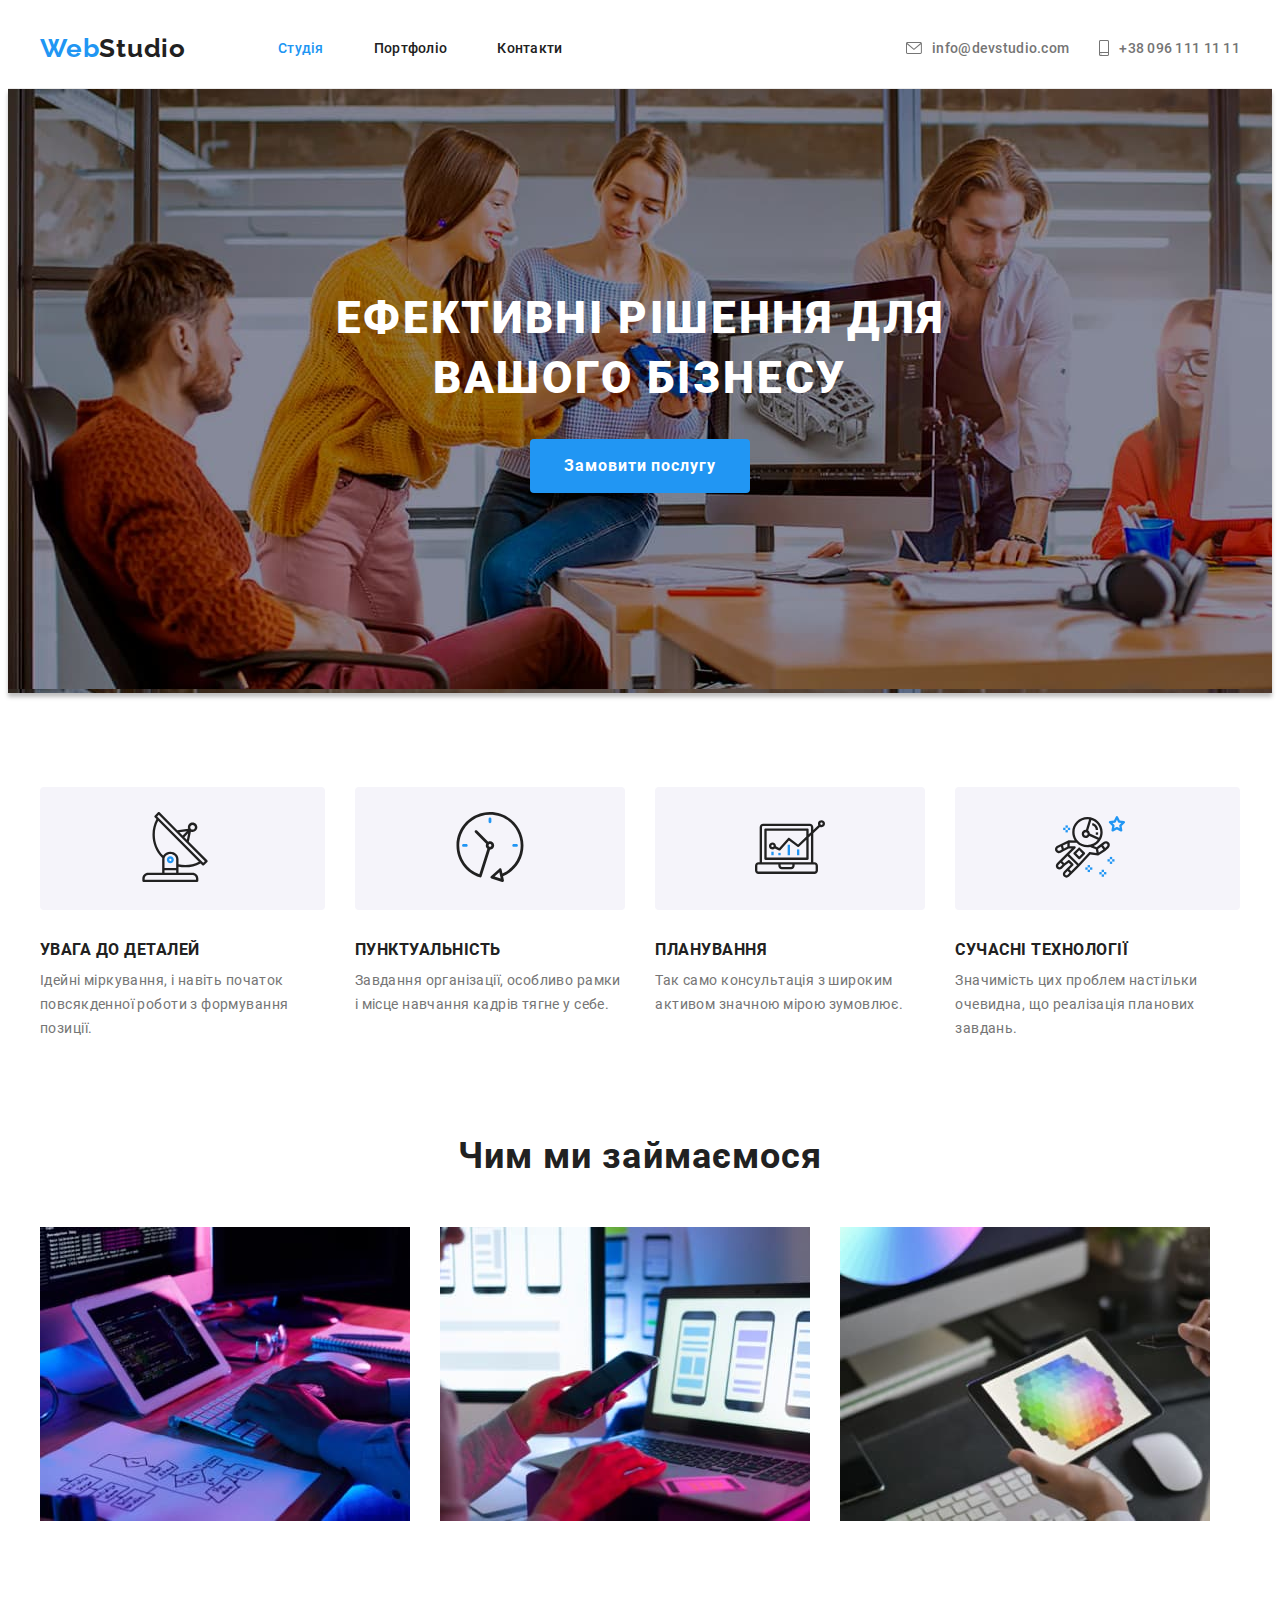
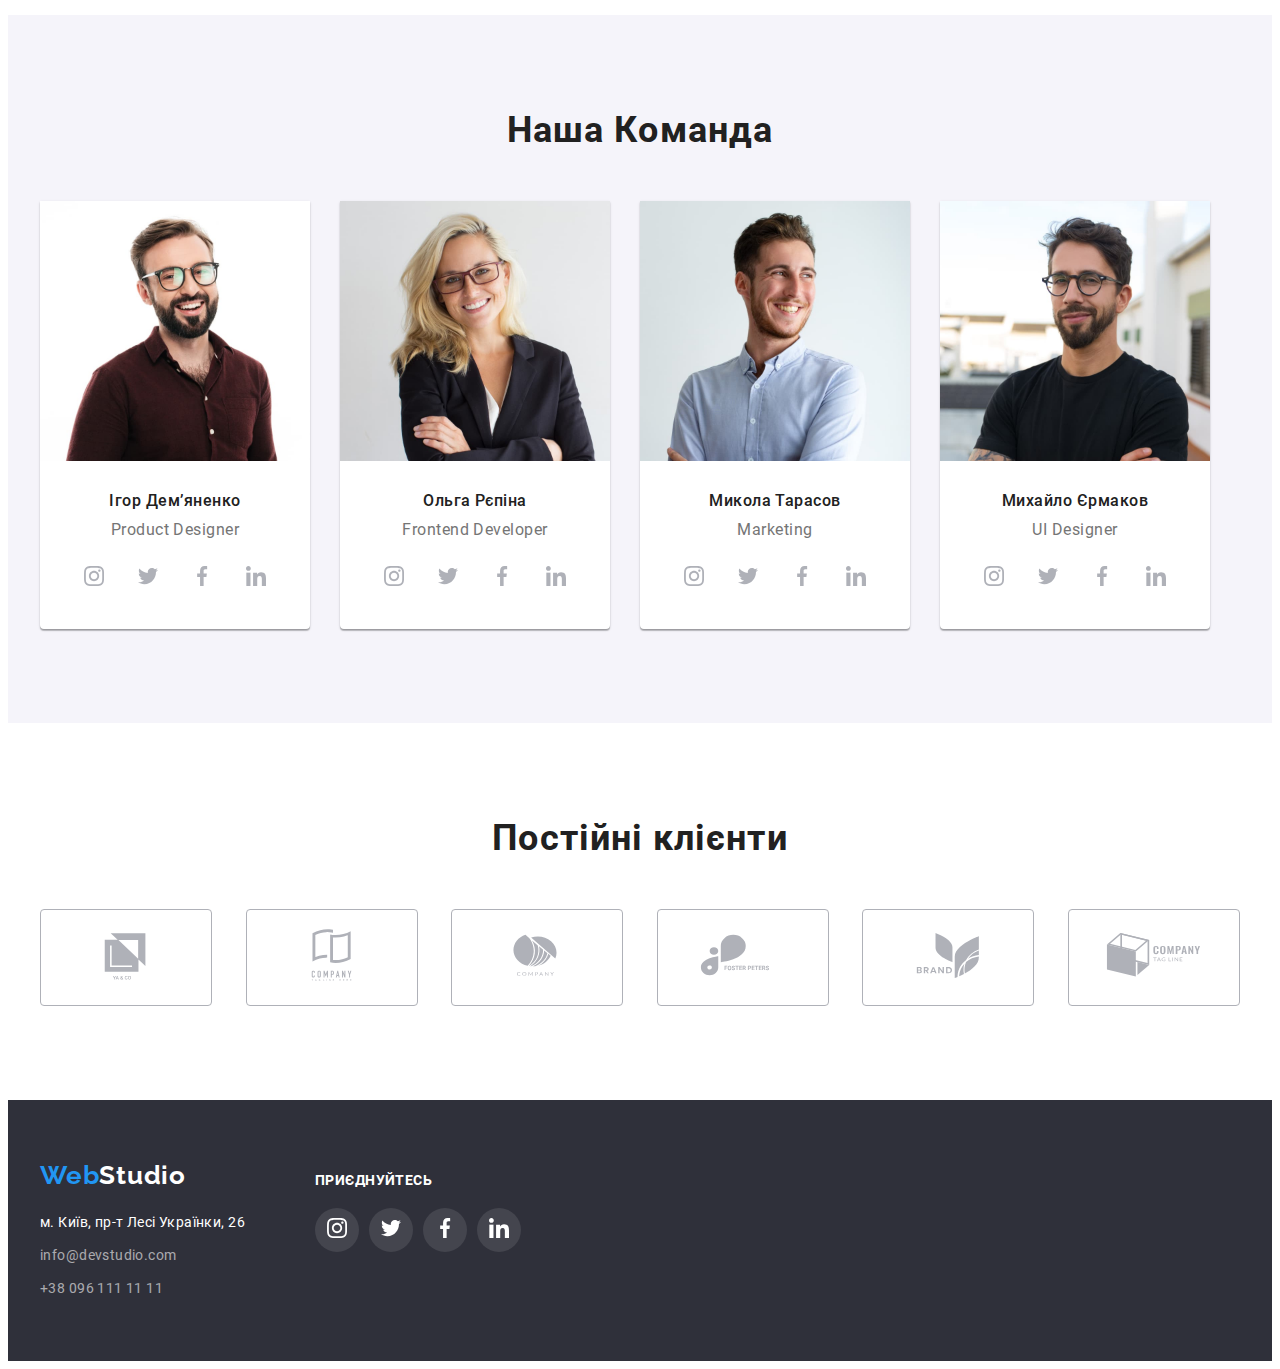
==== index.html @ 7581553c "attempt at writing" ====
<!DOCTYPE html>
<html lang="uk">
  <head>
    <meta charset="UTF-8" />
    <meta http-equiv="X-UA-Compatible" content="IE=edge" />
    <meta name="viewport" content="width=device-width, initial-scale=1.0" />
    <title>WebStudio</title>
    <link
      rel="stylesheet"
      href="https://cdnjs.cloudflare.com/ajax/libs/modern-normalize/1.1.0/modern-normalize.min.css"
      integrity="sha512-wpPYUAdjBVSE4KJnH1VR1HeZfpl1ub8YT/NKx4PuQ5NmX2tKuGu6U/JRp5y+Y8XG2tV+wKQpNHVUX03MfMFn9Q=="
      crossorigin="anonymous"
      referrerpolicy="no-referrer"
    />
    <link rel="stylesheet" href="./css/main.css" />
    <link rel="stylesheet" href="./css/index.css" />
  </head>
  <body>
    <!-- ШАПКА -->
    <header class="helmet">
      <div class="container">
        <nav class="nav">
          <a href="./index.html" class="logo"
            >Web<span class="logo part">Studio</span></a
          >
          <ul class="list nav-list">
            <li class="nav-list-item">
              <a href="./index.html" class="nav-list-link current">Студія</a>
            </li>
            <li class="nav-list-item">
              <a href="./portfolio.html" class="nav-list-link">Портфоліо</a>
            </li>
            <li class="nav-list-item">
              <a href="#" class="nav-list-link">Контакти</a>
            </li>
          </ul>
          <ul class="list contact-list">
            <li class="contact-list-item">
              <a href="mailto:info@devstudio.com" class="contact"
                ><svg class="contact-envelope" width="16px" height="12px">
                  <use href="./images/icons.svg#icon-envelope" /></svg
                ><span>info@devstudio.com</span></a
              >
            </li>
            <li class="contact-list-item">
              <a href="tel:+380961111111" class="contact">
                <svg class="contact-phone" width="10" height="16">
                  <use href="./images/icons.svg#icon-smartphone" /></svg
                >+38 096 111 11 11</a
              >
            </li>
          </ul>
        </nav>
      </div>
    </header>
    <main>
      <!-- ГЕРОЙ -->
      <section class="section hero">
        <div class="container">
          <h1 class="hero title">Ефективні рішення для вашого бізнесу</h1>
          <button class="hero btn" type="button">Замовити послугу</button>
        </div>
      </section>
      <!-- ПРЕИМУЩЕСТВА -->
      <section class="section plus">
        <div class="container">
          <h2 class="plus title">Наші переваги</h2>
          <ul class="list plus-list">
            <li class="plus-list-item">
              <div class="plus-list-thumb">
                <svg width="70" height="70">
                  <use href="./images/icons.svg#icon-antenna" />
                </svg>
              </div>
              <h3 class="plus-list-subtitle">УВАГА ДО ДЕТАЛЕЙ</h3>
              <p class="plus-list-text">
                Ідейні міркування, і навіть початок повсякденної роботи з
                формування позиції.
              </p>
            </li>
            <li class="plus-list-item">
              <div class="plus-list-thumb">
                <svg width="70" height="70">
                  <use href="./images/icons.svg#icon-clock" />
                </svg>
              </div>
              <h3 class="plus-list-subtitle">ПУНКТУАЛЬНІСТЬ</h3>
              <p class="plus-list-text">
                Завдання організації, особливо рамки і місце навчання кадрів
                тягне у себе.
              </p>
            </li>
            <li class="plus-list-item">
              <div class="plus-list-thumb">
                <svg width="70" height="70">
                  <use href="./images/icons.svg#icon-diagram" />
                </svg>
              </div>
              <h3 class="plus-list-subtitle">ПЛАНУВАННЯ</h3>
              <p class="plus-list-text">
                Так само консультація з широким активом значною мірою зумовлює.
              </p>
            </li>
            <li class="plus-list-item">
              <div class="plus-list-thumb">
                <svg width="70" height="70">
                  <use href="./images/icons.svg#icon-astronaut" />
                </svg>
              </div>
              <h3 class="plus-list-subtitle">СУЧАСНІ ТЕХНОЛОГІЇ</h3>
              <p class="plus-list-text">
                Значимість цих проблем настільки очевидна, що реалізація
                планових завдань.
              </p>
            </li>
          </ul>
        </div>
      </section>
      <!-- РАБОТА -->
      <section class="section work">
        <div class="container">
          <h2 class="title work">Чим ми займаємося</h2>
          <ul class="list work-list">
            <li class="work-list-item">
              <img
                src="./images/img.jpg"
                alt="Людина працює за клавіатурою"
                width="370"
                height="294"
              />
            </li>
            <li class="work-list-item">
              <img
                src="./images/box2.jpg"
                alt="Людина тримає смартфон перед екраном компʼютера"
                width="370"
                height="294"
              />
            </li>
            <li class="work-list-item">
              <img
                src="./images/box3.jpg"
                alt="Людина тримає стілус у руці та обирає їм кольори на екрані"
                width="370"
                height="294"
              />
            </li>
          </ul>
        </div>
      </section>
      <!-- КОММАНДА -->
      <section class="section team">
        <div class="container">
          <h2 class="title team">Наша Команда</h2>
          <ul class="list team-list">
            <li class="team-card">
              <img
                src="./images/img4.jpg"
                alt="Усміхнений хлопець в окулярах"
                width="270"
                height="260"
              />
              <h3 class="team-name">Ігор Демʼяненко</h3>
              <p class="team-prof" lang="en">Product Designer</p>
              <ul class="list social-links-list">
                <li class="social-link">
                  <a href="#" aria-label="instagram"
                    ><svg class="social-icon" width="20" height="20">
                      <use href="./images/icons.svg#icon-instagram" /></svg
                  ></a>
                </li>
                <li class="social-link">
                  <a href="#" aria-label="twitter"
                    ><svg class="social-icon" width="20" height="20">
                      <use href="./images/icons.svg#icon-twitter" /></svg
                  ></a>
                </li>
                <li class="social-link">
                  <a href="#" aria-label="facebook"
                    ><svg class="social-icon" width="20" height="20">
                      <use href="./images/icons.svg#icon-facebook" /></svg
                  ></a>
                </li>
                <li class="social-link">
                  <a href="#" aria-label="linkedin"
                    ><svg class="social-icon" width="20" height="20">
                      <use href="./images/icons.svg#icon-linkedin" /></svg
                  ></a>
                </li>
              </ul>
            </li>
            <li class="team-card">
              <img
                src="./images/img5.jpg"
                alt="Усміхнена дівчина в окулярах"
                width="270"
                height="260"
              />
              <h3 class="team-name">Ольга Рєпіна</h3>
              <p class="team-prof" lang="en">Frontend Developer</p>
              <ul class="list social-links-list">
                <li class="social-link">
                  <a href="#" aria-label="instagram"
                    ><svg class="social-icon" width="20" height="20">
                      <use href="./images/icons.svg#icon-instagram" /></svg
                  ></a>
                </li>
                <li class="social-link">
                  <a href="#" aria-label="twitter"
                    ><svg class="social-icon" width="20" height="20">
                      <use href="./images/icons.svg#icon-twitter" /></svg
                  ></a>
                </li>
                <li class="social-link">
                  <a href="#" aria-label="facebook"
                    ><svg class="social-icon" width="20" height="20">
                      <use href="./images/icons.svg#icon-facebook" /></svg
                  ></a>
                </li>
                <li class="social-link">
                  <a href="#" aria-label="linkedin"
                    ><svg class="social-icon" width="20" height="20">
                      <use href="./images/icons.svg#icon-linkedin" /></svg
                  ></a>
                </li>
              </ul>
            </li>
            <li class="team-card">
              <img
                src="./images/img6.jpg"
                alt="Усміхнений хлопець с зачіскою"
                width="270"
                height="260"
              />
              <h3 class="team-name">Микола Тарасов</h3>
              <p class="team-prof" lang="en">Marketing</p>
              <ul class="list social-links-list">
                <li class="social-link">
                  <a href="#" aria-label="instagram"
                    ><svg class="social-icon" width="20" height="20">
                      <use href="./images/icons.svg#icon-instagram" /></svg
                  ></a>
                </li>
                <li class="social-link">
                  <a href="#" aria-label="twitter"
                    ><svg class="social-icon" width="20" height="20">
                      <use href="./images/icons.svg#icon-twitter" /></svg
                  ></a>
                </li>
                <li class="social-link">
                  <a href="#" aria-label="facebook"
                    ><svg class="social-icon" width="20" height="20">
                      <use href="./images/icons.svg#icon-facebook" /></svg
                  ></a>
                </li>
                <li class="social-link">
                  <a href="#" aria-label="linkedin"
                    ><svg class="social-icon" width="20" height="20">
                      <use href="./images/icons.svg#icon-linkedin" /></svg
                  ></a>
                </li>
              </ul>
            </li>
            <li class="team-card">
              <img
                src="./images/img7.jpg"
                alt="Усміхнений хлопець в окулярах та с бородою"
                width="270"
                height="260"
              />
              <h3 class="team-name">Михайло Єрмаков</h3>
              <p class="team-prof" lang="en">UI Designer</p>
              <ul class="list social-links-list">
                <li class="social-link">
                  <a href="#" aria-label="instagram"
                    ><svg class="social-icon" width="20" height="20">
                      <use href="./images/icons.svg#icon-instagram" /></svg
                  ></a>
                </li>
                <li class="social-link">
                  <a href="#" aria-label="twitter"
                    ><svg class="social-icon" width="20" height="20">
                      <use href="./images/icons.svg#icon-twitter" /></svg
                  ></a>
                </li>
                <li class="social-link">
                  <a href="#" aria-label="facebook"
                    ><svg class="social-icon" width="20" height="20">
                      <use href="./images/icons.svg#icon-facebook" /></svg
                  ></a>
                </li>
                <li class="social-link">
                  <a href="#" aria-label="linkedin"
                    ><svg class="social-icon" width="20" height="20">
                      <use href="./images/icons.svg#icon-linkedin" /></svg
                  ></a>
                </li>
              </ul>
            </li>
          </ul>
        </div>
      </section>
      <!-- КЛИЕНТЫ -->
      <section class="section clients">
        <div class="container">
          <h2 class="clients-header">Постійні клієнти</h2>
          <ul class="list list-clients">
            <li class="client-item">
              <a class="client-link"
                ><svg class="client-icon" width="106" height="60">
                  <use href="./images/icons.svg#icon-logo" /></svg
              ></a>
            </li>
            <li class="client-item">
              <a class="client-link"
                ><svg class="client-icon" width="106" height="60">
                  <use href="./images/icons.svg#icon-logo1" /></svg
              ></a>
            </li>
            <li class="client-item">
              <a class="client-link"
                ><svg class="client-icon" width="106" height="60">
                  <use href="./images/icons.svg#icon-logo2" /></svg
              ></a>
            </li>
            <li class="client-item">
              <a class="client-link"
                ><svg class="client-icon" width="106" height="60">
                  <use href="./images/icons.svg#icon-logo3" /></svg
              ></a>
            </li>
            <li class="client-item">
              <a class="client-link"
                ><svg class="client-icon" width="106" height="60">
                  <use href="./images/icons.svg#icon-logo4" /></svg
              ></a>
            </li>
            <li class="client-item">
              <a class="client-link"
                ><svg class="client-icon" width="106" height="60">
                  <use href="./images/icons.svg#icon-logo5" /></svg
              ></a>
            </li>
          </ul>
        </div>
      </section>
    </main>
    <!-- ПОДВАЛ -->
    <footer class="footer">
      <div class="container">
        <div class="footer-box">
          <div class="footer-part-one">
            <a href="./index.html" class="logo"
              >Web<span class="logo part-footer">Studio</span></a
            >
            <address>
              <ul class="list address-list">
                <li class="address-list item">
                  <a
                    class="footer-address"
                    href="https://goo.gl/maps/CPtrU1FHBa2aNyZL9"
                    target="_blank"
                    rel="noopener noreferrer nofollow"
                    >м. Київ, пр-т Лесі Українки, 26</a
                  >
                </li>
                <li class="address-list item">
                  <a class="footer-contact" href="mailto:info@devstudio.com"
                    >info@devstudio.com</a
                  >
                </li>
                <li class="address-list item">
                  <a class="footer-contact" href="tel:+380961111111"
                    >+38 096 111 11 11</a
                  >
                </li>
              </ul>
            </address>
          </div>
          <div class="footer-part-two">
            <h2 class="footer-call">приєднуйтесь</h2>
            <ul class="list footer-links-list">
              <li class="footer-social-link">
                <a href="#" aria-label="instagram"
                  ><svg class="footer-social-icon" width="20" height="20">
                    <use href="./images/icons.svg#icon-instagram" /></svg
                ></a>
              </li>
              <li class="footer-social-link">
                <a href="#" aria-label="twitter"
                  ><svg class="footer-social-icon" width="20" height="20">
                    <use href="./images/icons.svg#icon-twitter" /></svg
                ></a>
              </li>
              <li class="footer-social-link">
                <a href="#" aria-label="facebook"
                  ><svg class="footer-social-icon" width="20" height="20">
                    <use href="./images/icons.svg#icon-facebook" /></svg
                ></a>
              </li>
              <li class="footer-social-link">
                <a href="#" aria-label="linkedin"
                  ><svg class="footer-social-icon" width="20" height="20">
                    <use href="./images/icons.svg#icon-linkedin" /></svg
                ></a>
              </li>
            </ul>
          </div>
        </div>
      </div>
    </footer>
  </body>
</html>
---- css/main.css ----
/* FONTS  LOCAL */
@font-face {
      font-family: 'Roboto';
      font-style: normal;
      font-weight: 400;
      src: local(''),
           url('../fonts/roboto-v30-latin_cyrillic-regular.woff2') format('woff2'), 
           url('../fonts/roboto-v30-latin_cyrillic-regular.woff') format('woff'); 
           }
@font-face {
      font-family: 'Roboto';
      font-style: normal;
      font-weight: 500;
      src: local(''),
           url('../fonts/roboto-v30-latin_cyrillic-500.woff2') format('woff2'), 
           url('../fonts/roboto-v30-latin_cyrillic-500.woff') format('woff'); 
           }
@font-face {
      font-family: 'Roboto';
      font-style: normal;
      font-weight: 700;
      src: local(''),
           url('../fonts/roboto-v30-latin_cyrillic-700.woff2') format('woff2'), 
           url('../fonts/roboto-v30-latin_cyrillic-700.woff') format('woff'); 
           }
@font-face {
      font-family: 'Roboto';
      font-style: normal;
      font-weight: 900;
      src: local(''),
           url('../fonts/roboto-v30-latin_cyrillic-900.woff2') format('woff2'), 
           url('../fonts/roboto-v30-latin_cyrillic-900.woff') format('woff'); 
           }
@font-face {
      font-family: 'Raleway';
      font-style: normal;
      font-weight: 400;
      src: local(''),
           url('../fonts/raleway-v28-latin_cyrillic-regular.woff2') format('woff2'),
           url('../fonts/raleway-v28-latin_cyrillic-regular.woff') format('woff'); 
           }
@font-face {
      font-family: 'Raleway';
      font-style: normal;
      font-weight: 700;
      src: local(''),
           url('../fonts/raleway-v28-latin_cyrillic-700.woff2') format('woff2'), 
           url('../fonts/raleway-v28-latin_cyrillic-700.woff') format('woff'); 
           }
/* CSS переменные */
:root{--main-text-color:#212121;
      --second-color-text:#757575;
      --main-white-color:#FFFFFF;
      --active-color:#2196F3;
      --main-bcg-color:#FFF;
      --back-btn-color:#F5F4FA;
      --main-icon-color:#AFB1B8;
      --main-flex-gap: 30px;
      --second-flex-gap: 50px;
      }

body  { 
      background-color: var(--main-bcg-color); 
      font-family: Roboto, sans-serif;
      font-size: 14px;

      color: var(--main-text-color);
      }
a{
  display: block;

  text-decoration: none;
  color: inherit;
  fill:inherit;
 }
img{display: block;
     max-width: 100%;
    height: auto;}
.list{
      list-style: none;
      margin: 0;
      padding: 0;
       }      
.section{padding-top: 94px;
         padding-bottom:94px;
        }
.footer{padding-top: 60px;
        padding-bottom: 60px;
       }        
.container{
      padding-left: 15px;
      padding-right:15px;
      max-width: 1200px;
      margin-left: auto;
      margin-right: auto;
          }       
/* СЕКЦИЯ HEADER (ШАПКА) */

.helmet{ background-color: var(--other-bcg-color);
         border-bottom:1px solid #ECECEC;;}
.nav{
      display: flex;
      align-items: center;
    }      
.logo{font-family: Raleway,sans-serif;
      font-weight: 700;
      font-size: 26px;
      line-height: 1.19;
      letter-spacing: 0.03em;

      color: var(--active-color);
     }
.logo.part{color: var(--main-text-color);
           margin-right: 92px;}  
.nav-list{
      display: flex;
      gap:var(--second-flex-gap);
      margin-right: auto;
         }  
.nav-list-item{
      font-weight: 500;
      line-height: 1.17;
      letter-spacing: 0.02em;
      padding-top: 32px;
      padding-bottom: 32px;
      
      color:var(--main-text-color);
      }
.nav-list-link:hover, .nav-list-link:focus{
      cursor: pointer;
      color:var(--active-color)}
.nav-list-link.current{color: var(--active-color);} 
.contact-list{
      display: flex;
      align-items: center;
      gap: 30px;
              }        
.contact{
      display: flex;
      align-items:center;
      gap:10px;
     
      font-weight: 500;
      line-height: 1.17;
      letter-spacing: 0.02em;
      
      color:var(--second-color-text);
      fill: var(--second-color-text);
        }
.contact:hover, .contact:focus{
      cursor: pointer;
      color: var(--active-color); 
      fill: var(--active-color);                      
                              }

  /* СЕКЦИЯ FOOTER (ПОДВАЛ) */

.footer{background-color: #2F303A;}  
.footer-box{
      display: flex;
}   

/* FOOTER-PART-ONE */

.footer-part-one{
      margin-right: 70px;
}
.logo.part-footer{color:var(--main-white-color);}
.address-list:nth-child(2){
      margin:0 0 9px 0;
                          }
.footer-address{
      display: block;
      margin: 20px 0 9px 0;

      font-style: normal;
      line-height: 1.71;
      
      letter-spacing: 0.03em;
      
      color:var(--main-white-color);
        }      
.footer-contact{
      font-style: normal;
      line-height: 1.71;
      
      letter-spacing: 0.03em;
      
      color: rgba(255, 255, 255, 0.6);
        }  
.footer-contact:hover, .footer-contact:focus{
      cursor: pointer;
      color: var(--active-color);
        }   

/* FOOTER-PART-TWO  */

.footer-call{
margin-bottom: 20px;

font-size: 14px;
line-height:calc(16 / 14);
letter-spacing: 0.03em;
text-transform: uppercase;

color:var(--main-white-color);

}
.footer-links-list{
    display: flex;
    align-items: center;
    gap: 10px;
}            
.footer-social-link{
    width: 44px;
    height: 44px;

    display: flex;
    align-items: center;
    justify-content: center;

    border-radius: 50%;
    background-color: rgba(255, 255, 255, 0.1);;
}
.footer-social-icon{fill:var(--main-white-color);}
.footer-social-link:hover, .footer-social-link:focus{
    background-color: var(--active-color);
    cursor: pointer;
}
---- css/index.css ----
/* СЕКЦИЯ HERO (ГЕРОЙ) */
.section.hero{
    padding-top: 200px;
    padding-bottom: 200px;

    text-align: center;

    background: rgba(47, 48, 58, 0.4);
    box-shadow: 0px 4px 4px rgba(0, 0, 0, 0.25);

    background-image:url(../images/Img-hero.jpeg);

              
             }
.hero.title{
    font-weight: 900;
    font-size: 44px;
    line-height: 1.36;
    width: 696px;

    margin:0 auto 30px auto;
    
    letter-spacing: 0.06em;
    text-transform: uppercase;

    color:var(--main-white-color);
           }
.hero.btn{
    
    font-family: inherit;
    font-weight: 700;
    font-size: 16px;
    line-height: 1.88;
    padding: 10px 32px;

    letter-spacing: 0.06em;
    border-radius: 4px;
    border-color: transparent;


    color:var(--main-white-color);
    background-color: var(--active-color);
         }
.hero.btn:hover, .hero.btn:focus{
    background: #188CE8;
    box-shadow: 0px 4px 4px rgba(0, 0, 0, 0.15);
    cursor: pointer;
               }   

/* СЕКЦИЯ PLUS (ПРЕИМУЩЕСТВА) */

.section.plus{
    padding-bottom: 0;
}
.plus-list-thumb{
    margin-bottom: 30px;
    padding: 25px 100px;

    background-color: var(--back-btn-color);
    border-radius: 4px;
}
.plus.title{
    position: absolute;
    white-space: nowrap;
    width: 1px;
    height: 1px;
    overflow: hidden;
    border: 0;
    padding: 0;
    clip: rect(0 0 0 0);
    clip-path: inset(50%);
    margin: -1px;
            }
.plus-list{
    display: flex;
    gap:var(--main-flex-gap);
}            
.plus-list-subtitle{
    font-weight: 700;
    line-height: 1.17;
    letter-spacing: 0.03em;
    text-transform: uppercase;
    margin: 0 0 10px 0;
            }
.plus-list-text{ 
    line-height: 1.71;
    margin: 0;
    
    letter-spacing: 0.03em;
    
    color: var(--second-color-text)
            }   

/* СЕКЦИЯ WORK (РАБОТА) */

.title.work{
    font-size: 36px;
    line-height: 1.17;
    text-align: center;
    letter-spacing: 0.03em;

    margin: 0 0 50px 0;
            }
.work-list{
    display: flex;
    gap: var(--main-flex-gap);
          }            

/* СЕКЦИЯ TEAM(КОММАНДА) */

.section.team{background-color: #F5F4FA;}
.title.team{
    font-size: 36px;
    line-height: 1.17;
    text-align: center;
    letter-spacing: 0.03em;

    margin: 0 0 50px 0;
            }
.team-list{
    display: flex;
    gap:var(--main-flex-gap);  
          }            
.team-card{
    background-color: var(--main-white-color);
    box-shadow: 0px 1px 3px rgba(0, 0, 0, 0.12),
                0px 1px 1px rgba(0, 0, 0, 0.14),
                0px 2px 1px rgba(0, 0, 0, 0.2);         
                
    border-radius: 0px 0px 4px 4px;
          
    padding-bottom: 30px;
          
    text-align: center;

          }            
.team-name{

    font-weight: 500;
    font-size: 16px;
    line-height: 1.19;

    margin: 30px 0 10px 0;
    
    letter-spacing: 0.03em;
            }
.team-prof{
    
    font-size: 16px;
    line-height: 1.19;

    margin: 0 0 16px 0;
    
    letter-spacing: 0.03em;
    
    color:var(--second-color-text);
            }
.social-links-list{
    padding: 0 32px;
    display: flex;
    align-items: center;
    gap: 10px;
}            
.social-link{
    width: 44px;
    height: 44px;

    display: flex;
    align-items: center;
    justify-content: center;

    border-radius: 50%;
}
.social-icon{fill:var(--main-icon-color);}
.social-link:hover, .social-link:focus{
    background-color: var(--active-color);
    cursor: pointer;
}
.social-link:hover .social-icon, .social-link:focus .social-icon{
    fill:var(--main-white-color);
}
       /* СЕКЦИЯ КЛИЕНТЫ (CLIENTS) */

.clients-header{
  margin: 0 0 50px 0;    

  font-size: 36px;
  line-height:calc(42 / 36);
  text-align: center;
  letter-spacing: 0.03em;
}       
.list-clients{
    display: flex;
    justify-content: space-between;

}
.client-link{
    padding: 16px 32px;

    border: 1px solid var(--main-icon-color);
    border-radius: 4px;
    fill: var(--main-icon-color);
}
.client-link:hover, .client-link:focus{
    border-color: var(--active-color);
    cursor: pointer;
}
.client-link:hover .client-icon, .client-link:focus .client-icon{
    fill: var(--active-color);
    cursor: pointer;
}
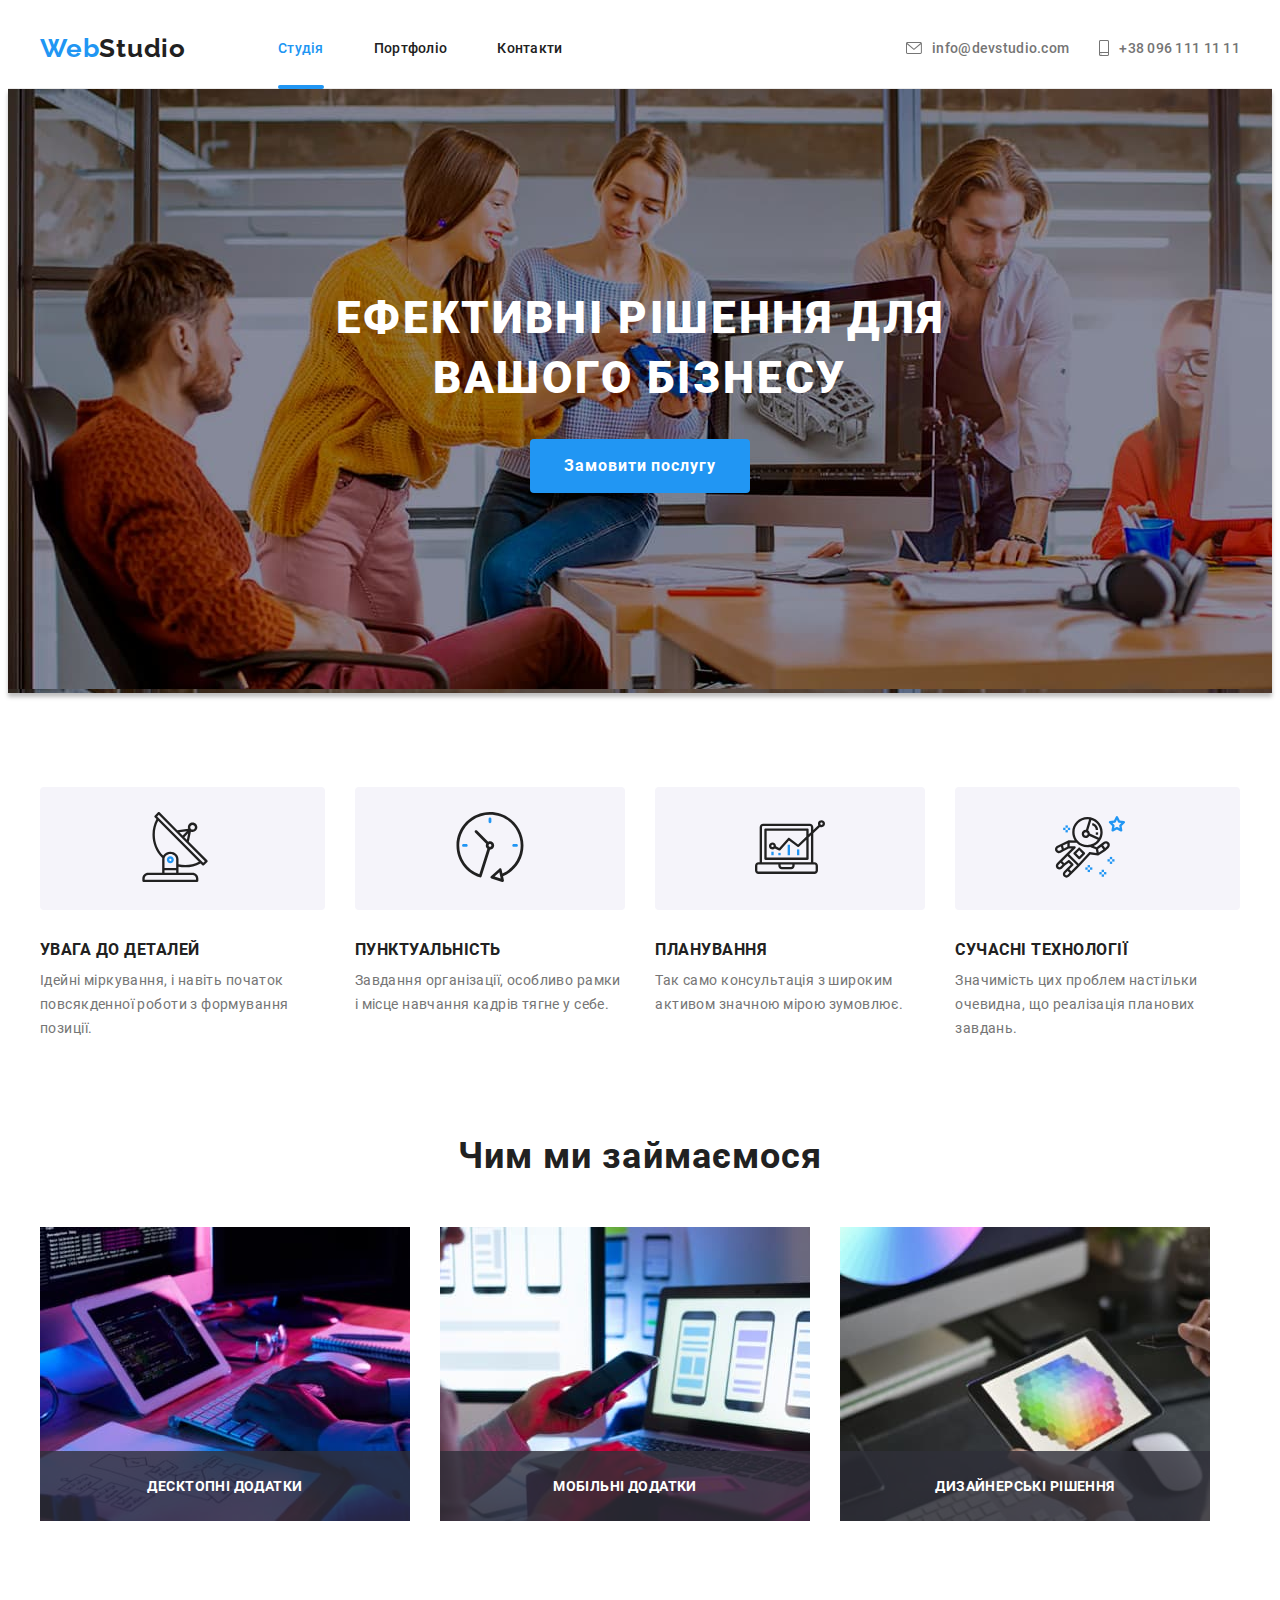
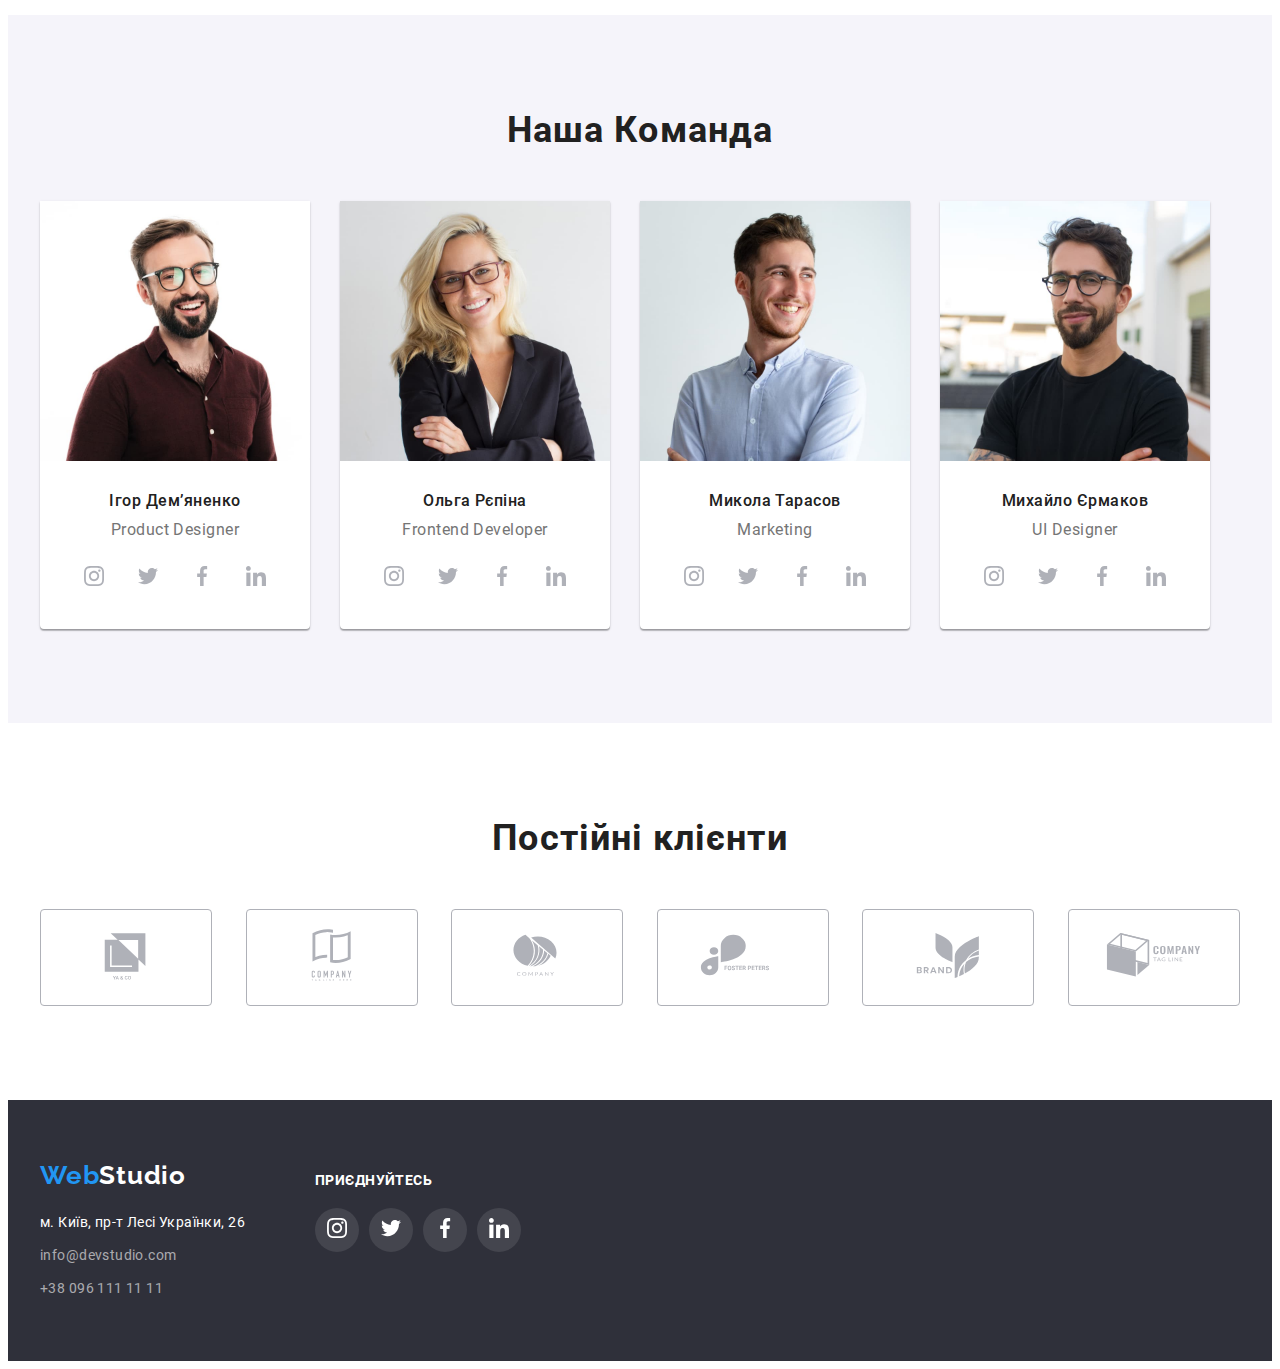
==== commit 41a08c89: "add-overlay--end-hw-5" ====
--- a/index.html
+++ b/index.html
@@ -58,7 +58,9 @@
       <section class="section hero">
         <div class="container">
           <h1 class="hero title">Ефективні рішення для вашого бізнесу</h1>
-          <button class="hero btn" type="button">Замовити послугу</button>
+          <button class="hero btn" type="button" data-modal-open>
+            Замовити послугу
+          </button>
         </div>
       </section>
       <!-- ПРЕИМУЩЕСТВА -->
@@ -128,6 +130,9 @@
                 width="370"
                 height="294"
               />
+              <div class="work-list-area">
+                <p class="work-list-text">Десктопні додатки</p>
+              </div>
             </li>
             <li class="work-list-item">
               <img
@@ -136,6 +141,9 @@
                 width="370"
                 height="294"
               />
+              <div class="work-list-area">
+                <p class="work-list-text">Мобільні додатки</p>
+              </div>
             </li>
             <li class="work-list-item">
               <img
@@ -144,6 +152,9 @@
                 width="370"
                 height="294"
               />
+              <div class="work-list-area">
+                <p class="work-list-text">Дизайнерські рішення</p>
+              </div>
             </li>
           </ul>
         </div>
@@ -409,5 +420,16 @@
         </div>
       </div>
     </footer>
+    <!-- МОДАЛЬНОЕ ОКНО -->
+    <div class="backdrop is-hidden" data-modal>
+      <div class="modal">
+        <button class="modal-close-btn" type="button" data-modal-close>
+          <svg class="modal__black-cross" width="18" height="18">
+            <use href="./images/icons.svg#icon-close-black" />
+          </svg>
+        </button>
+      </div>
+    </div>
+    <script src="./js/modal.js"></script>
   </body>
 </html>
--- a/css/main.css
+++ b/css/main.css
@@ -121,15 +121,32 @@
       font-weight: 500;
       line-height: 1.17;
       letter-spacing: 0.02em;
-      padding-top: 32px;
-      padding-bottom: 32px;
       
       color:var(--main-text-color);
       }
+.nav-list-link{
+      transition:color 250ms cubic-bezier(0.4, 0, 0.2, 1);
+      padding: 32px 0;
+}
 .nav-list-link:hover, .nav-list-link:focus{
       cursor: pointer;
       color:var(--active-color)}
-.nav-list-link.current{color: var(--active-color);} 
+.nav-list-link.current{
+      position: relative;
+      color: var(--active-color);}
+.nav-list-link.current::after{
+    content: "";
+    position: absolute;
+    bottom: -1px;
+    left: 0;
+    
+    width: 100%;
+    height: 4px;
+
+    background:var(--active-color);
+    border-radius: 2px;
+
+} 
 .contact-list{
       display: flex;
       align-items: center;
@@ -146,6 +163,8 @@
       
       color:var(--second-color-text);
       fill: var(--second-color-text);
+
+      transition:color 250ms cubic-bezier(0.4, 0, 0.2, 1);
         }
 .contact:hover, .contact:focus{
       cursor: pointer;
@@ -187,6 +206,8 @@
       letter-spacing: 0.03em;
       
       color: rgba(255, 255, 255, 0.6);
+
+      transition: color 250ms cubic-bezier(0.4, 0, 0.2, 1);
         }  
 .footer-contact:hover, .footer-contact:focus{
       cursor: pointer;
@@ -220,7 +241,9 @@
     justify-content: center;
 
     border-radius: 50%;
-    background-color: rgba(255, 255, 255, 0.1);;
+    background-color: rgba(255, 255, 255, 0.1);
+
+    transition: color 250ms cubic-bezier(0.4, 0, 0.2, 1);
 }
 .footer-social-icon{fill:var(--main-white-color);}
 .footer-social-link:hover, .footer-social-link:focus{
--- a/css/index.css
+++ b/css/index.css
@@ -40,6 +40,8 @@
 
     color:var(--main-white-color);
     background-color: var(--active-color);
+
+    transition: shadow 250ms cubic-bezier(0.4, 0, 0.2, 1);
          }
 .hero.btn:hover, .hero.btn:focus{
     background: #188CE8;
@@ -104,7 +106,31 @@
 .work-list{
     display: flex;
     gap: var(--main-flex-gap);
-          }            
+          }   
+.work-list-item{
+    position: relative;
+}                  
+.work-list-area{
+    position: absolute;
+    bottom: 0;
+    width: 100%;
+    padding: 27px 0;
+
+    text-align: center;
+    background-color: rgba(47, 48, 58, 0.8);
+}
+.work-list-text{
+
+  font-weight: 700;
+  font-size: 14px;
+  line-height:calc(16/14);
+  letter-spacing: 0.03em;
+  text-transform: uppercase;
+   
+  margin: 0;
+
+  color:var(--main-white-color);
+}
 
 /* СЕКЦИЯ TEAM(КОММАНДА) */
 
@@ -170,8 +196,13 @@
     justify-content: center;
 
     border-radius: 50%;
-}
-.social-icon{fill:var(--main-icon-color);}
+
+    transition:background 250ms cubic-bezier(0.4, 0, 0.2, 1);
+}
+.social-icon{
+    fill:var(--main-icon-color);
+    transition: fill 250ms cubic-bezier(0.4, 0, 0.2, 1); 
+}
 .social-link:hover, .social-link:focus{
     background-color: var(--active-color);
     cursor: pointer;
@@ -200,6 +231,11 @@
     border: 1px solid var(--main-icon-color);
     border-radius: 4px;
     fill: var(--main-icon-color);
+
+    transition: border-color 250ms cubic-bezier(0.4, 0, 0.2, 1);
+}
+.client-icon{
+    transition:fill 250ms cubic-bezier(0.4, 0, 0.2, 1) ;
 }
 .client-link:hover, .client-link:focus{
     border-color: var(--active-color);
@@ -208,4 +244,64 @@
 .client-link:hover .client-icon, .client-link:focus .client-icon{
     fill: var(--active-color);
     cursor: pointer;
+}
+/* МОДАЛЬНОЕ ОКНО */
+.backdrop{
+    position:fixed;
+    top: 0;
+    left: 0;
+
+    width: 100%;
+    height: 100%;
+
+    opacity: 1;
+    
+    background-color:rgba(0, 0, 0, 0.2); 
+}
+.backdrop.is-hidden{
+    opacity: 0;
+    visibility: hidden;
+    pointer-events: none;
+}
+.backdrop.is-hidden .modal{
+    transform: translate( -50%, -50%) scale(0.5);
+}
+.modal{
+    position: absolute;
+    top:50%;
+    left:50%;
+    transform: translate(-50%, -50%) scale(1);
+    width: 100%;
+    max-width: 521px;
+    height: 100%;
+    max-height: 581px;
+
+    background-color: var(--main-white-color);
+
+    transition: transform 250ms cubic-bezier(0.4, 0, 0.2, 1);
+}
+.modal-close-btn{
+    position:absolute;
+    top:8px;
+    right: 8px;
+
+    display: flex;
+    justify-content: center;
+    align-items: center;
+
+    width: 30px;
+    height: 30px;
+    
+    border-radius: 50%;
+    border: 1px solid rgba(0, 0, 0, 0.1);
+
+    background-color: var(--main-white-color);
+
+    transition: fill 250ms cubic-bezier(0.4, 0, 0.2, 1);  
+} 
+.modal-close-btn:hover{
+    cursor: pointer;
+      fill: var(--active-color);
+      box-shadow: rgba(14, 30, 37, 0.12) 0px 2px 4px 0px,
+                  rgba(14, 30, 37, 0.32) 0px 2px 16px 0px;
 }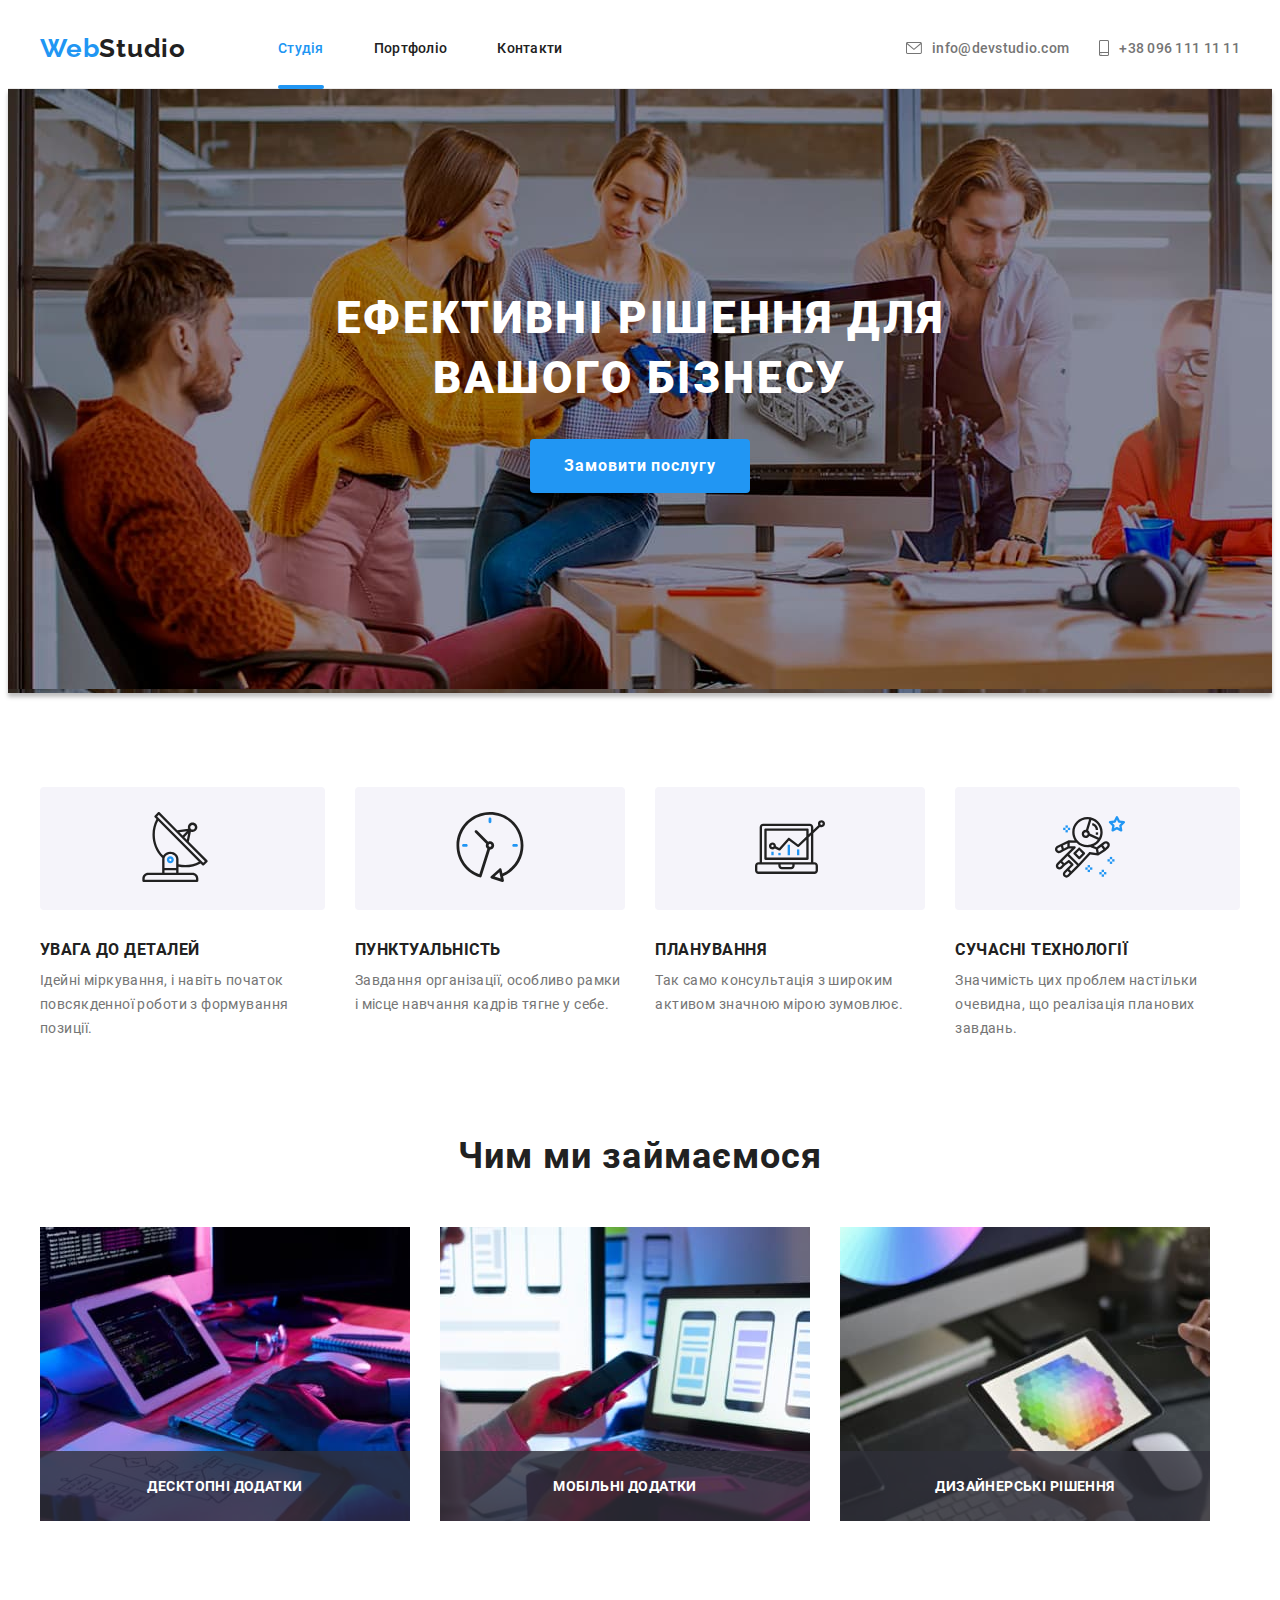
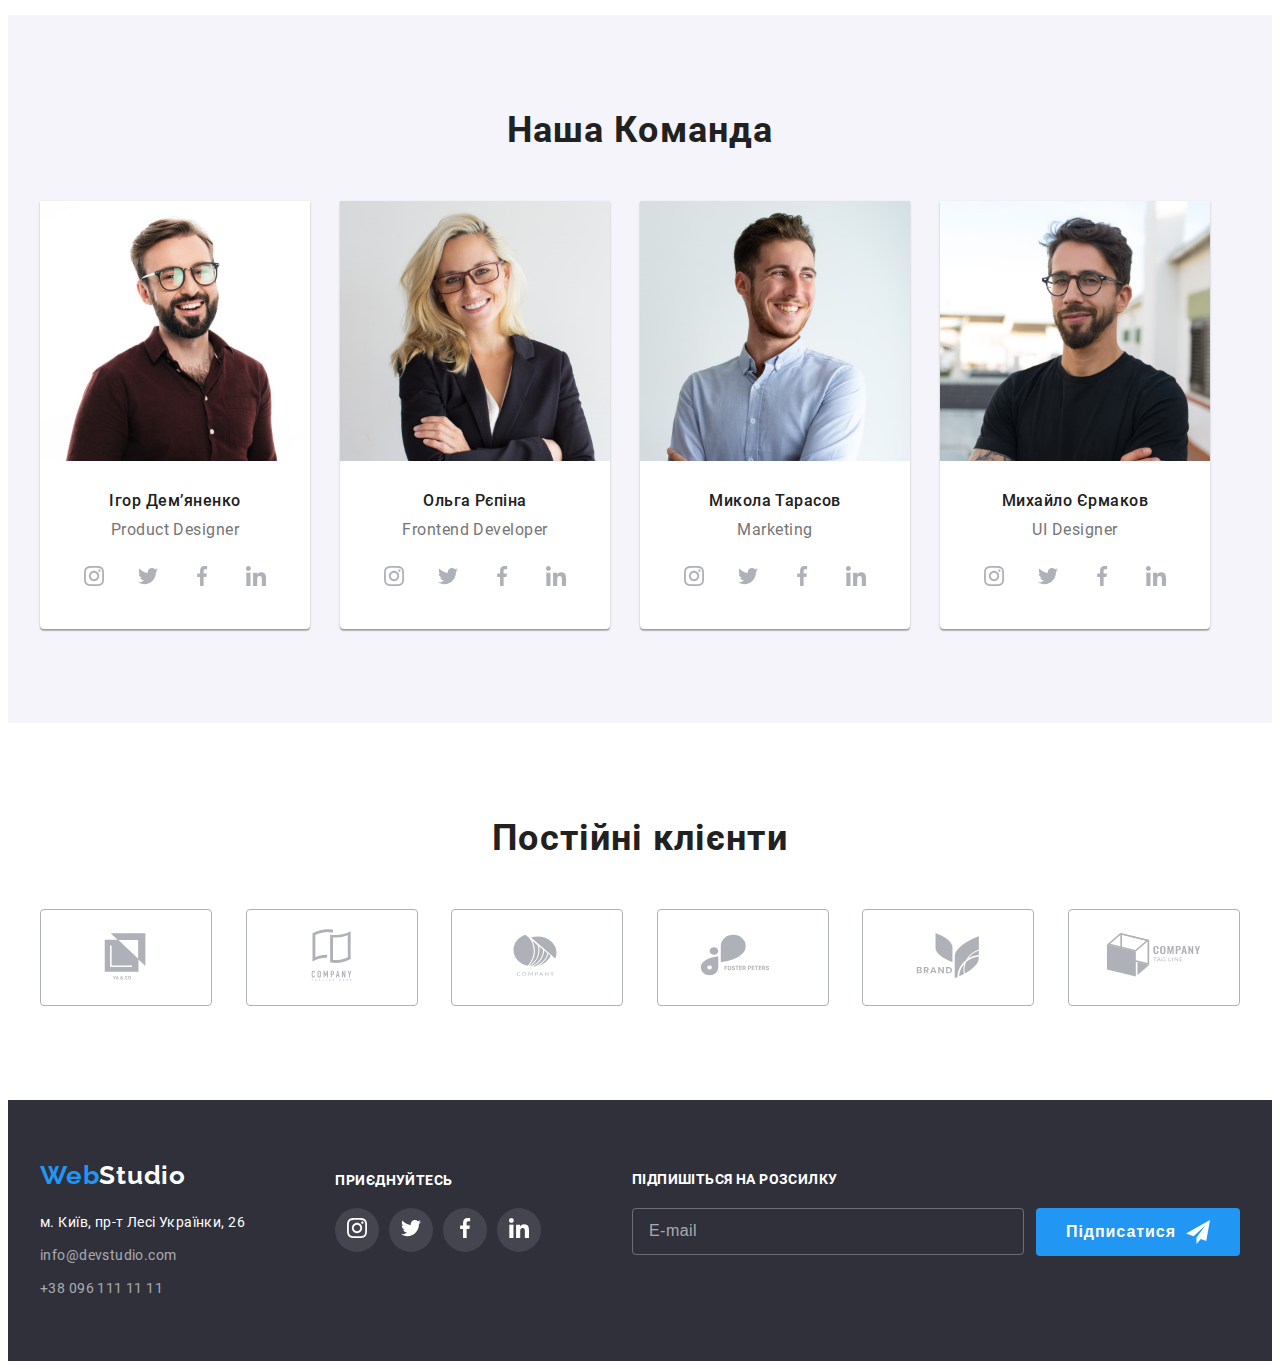
==== commit baa29066: "created-hw-6" ====
--- a/index.html
+++ b/index.html
@@ -417,17 +417,92 @@
               </li>
             </ul>
           </div>
+          <div class="footer-part-three">
+            <h2 class="form-header">Підпишіться на розсилку</h2>
+            <div class="footer-form">
+              <form class="footer-form">
+                <label for="footer-mail"></label>
+                <input
+                  id="footer-mail"
+                  type="email"
+                  placeholder="E-mail"
+                  class="footer-input"
+                  name="footer-mail"
+                />
+                <button class="footer-btn" type="submit">
+                  <span class="footer-btn-text">Підписатися</span>
+                  <svg class="footer-form-icon" width="24" height="24">
+                    <use href="./images/icons.svg#icon-send" />
+                  </svg>
+                </button>
+              </form>
+            </div>
+          </div>
         </div>
       </div>
     </footer>
     <!-- МОДАЛЬНОЕ ОКНО -->
     <div class="backdrop is-hidden" data-modal>
-      <div class="modal">
-        <button class="modal-close-btn" type="button" data-modal-close>
-          <svg class="modal__black-cross" width="18" height="18">
-            <use href="./images/icons.svg#icon-close-black" />
-          </svg>
-        </button>
+      <div class="modal-container">
+        <div class="modal">
+          <button class="modal-close-btn" type="button" data-modal-close>
+            <svg class="modal__black-cross" width="18" height="18">
+              <use href="./images/icons.svg#icon-close-black" />
+            </svg>
+          </button>
+          <h2 class="modal-header">Залиште свої дані, ми вам передзвонимо</h2>
+          <form class="modal-form-field">
+            <label for="form-field-name" class="form-label-header">Ім'я</label>
+            <div class="form-box">
+              <input
+                id="form-field-name"
+                class="form-field-input"
+                name="user-name"
+                autofocus
+              />
+              <svg width="18" height="18" class="form-icon">
+                <use href="./images/icons.svg#icon-person" />
+              </svg>
+            </div>
+            <label for="form-field-tel" class="form-label-header"
+              >Телефон</label
+            >
+            <div class="form-box">
+              <input
+                id="form-field-tel"
+                class="form-field-input"
+                name="user-telephone"
+              />
+              <svg width="18" height="18" class="form-icon">
+                <use href="./images/icons.svg#icon-phone-black" />
+              </svg>
+            </div>
+            <label for="form-field-mail" class="form-label-header">Пошта</label>
+            <div class="form-box">
+              <input
+                id="form-field-mail"
+                class="form-field-input"
+                name="user-email"
+              />
+              <svg width="18" height="18" class="form-icon">
+                <use href="./images/icons.svg#icon-email" />
+              </svg>
+            </div>
+            <label class="form-label-header">Коментар</label>
+            <textarea
+              class="form-field-area"
+              placeholder="Введіть текст"
+            ></textarea>
+            <div class="terms-box">
+              <input type="checkbox" class="form-checkbox" id="form-checkbox" />
+              <label class="form-terms" for="form-checkbox"
+                >Погоджуюся з розсилкою та приймаю
+                <a href="#" class="terms-link">Умови договору</a></label
+              >
+            </div>
+            <button class="submit-btn" type="submit">Відправити</button>
+          </form>
+        </div>
       </div>
     </div>
     <script src="./js/modal.js"></script>
--- a/css/main.css
+++ b/css/main.css
@@ -177,13 +177,11 @@
 .footer{background-color: #2F303A;}  
 .footer-box{
       display: flex;
+      justify-content: space-between;
+     
 }   
 
 /* FOOTER-PART-ONE */
-
-.footer-part-one{
-      margin-right: 70px;
-}
 .logo.part-footer{color:var(--main-white-color);}
 .address-list:nth-child(2){
       margin:0 0 9px 0;
@@ -250,3 +248,69 @@
     background-color: var(--active-color);
     cursor: pointer;
 }
+/* FOOTER-PART-THREE */
+.form-header{
+    margin-bottom: 20px;
+    
+    font-size: 14px;
+    line-height:1.14;
+    letter-spacing: 0.03em;
+    text-transform: uppercase;
+
+    color:var(--main-white-color);
+}
+.footer-form{
+      display: flex;
+      justify-content: center;
+      align-items: center;
+}
+.footer-input{
+      padding: 15px 16px;
+      width: 358px;
+      margin-right: 12px;
+
+      border: 1px solid rgba(255, 255, 255, 0.3);
+      border-radius: 4px;
+
+      background-color: var(--other-bcg-color);
+
+      outline: none;
+      color: rgba(255, 255, 255, 0.6);
+      transition: border 250ms cubic-bezier(0.4, 0, 0.2, 1);
+}
+.footer-input:focus{
+      border-color: var(--active-color);
+}
+.footer-input::placeholder{
+      font-size: 16px;
+      line-height: 1.25;
+
+      letter-spacing: 0.03em;
+
+      color: rgba(255, 255, 255, 0.6);
+}
+.footer-btn{
+      display: flex;
+      justify-content:center;
+      align-items: center;
+
+      padding: 10px 28px;
+
+      background-color: var(--active-color);
+      border-radius: 4px;
+      border-color: transparent;
+}
+.footer-btn-text{
+      
+      margin-right: 10px;
+      
+      font-weight: 700;
+      font-size: 16px;
+
+      letter-spacing: 0.06em;
+
+      color:var(--main-white-color)
+}
+.footer-form-icon{
+      fill: var(--main-white-color);
+}
--- a/css/index.css
+++ b/css/index.css
@@ -266,6 +266,15 @@
 .backdrop.is-hidden .modal{
     transform: translate( -50%, -50%) scale(0.5);
 }
+.modal-container{
+    display: flex;
+    justify-content: center;
+    align-items: center;
+    padding:20px 0;
+    height: 100%;
+
+    overflow-y: auto;
+}
 .modal{
     position: absolute;
     top:50%;
@@ -276,6 +285,8 @@
     height: 100%;
     max-height: 581px;
 
+    padding: 40px;
+
     background-color: var(--main-white-color);
 
     transition: transform 250ms cubic-bezier(0.4, 0, 0.2, 1);
@@ -302,6 +313,128 @@
 .modal-close-btn:hover{
     cursor: pointer;
       fill: var(--active-color);
-      box-shadow: rgba(14, 30, 37, 0.12) 0px 2px 4px 0px,
-                  rgba(14, 30, 37, 0.32) 0px 2px 16px 0px;
+      box-shadow: rgba(60, 64, 67, 0.3) 0px 1px 2px 0px,
+                  rgba(60, 64, 67, 0.15) 0px 1px 3px 1px;
+}
+.modal-header{
+    text-align: center;
+    margin:0 0 12px 0;
+
+    font-size: 20px;
+    line-height:1.15;
+    letter-spacing: 0.03em;
+}
+.form-label-header{
+    display: inline-block;
+    margin-bottom: 4px;
+
+    font-size: 12px;
+    line-height: 14px;
+    letter-spacing: 0.01em;
+
+    color:var(--second-color-text);
+    cursor: pointer;
+}
+.form-box{
+    position: relative;
+    margin-bottom: 10px;
+}
+.form-field-input{
+    padding: 11px 12px 11px 42px;
+    width: 100%;
+    outline: none;
+    border: 1px solid  rgba(33, 33, 33, 0.2);
+    border-radius: 4px;
+    cursor: pointer;
+
+    transition: border 250ms cubic-bezier(0.4, 0, 0.2, 1);
+}
+.form-field-input:focus{
+    border-color: var(--active-color);
+}
+.form-field-input:focus+.form-icon{
+    fill:var(--active-color)
+}
+.form-icon{
+    position: absolute;
+    left: 12px;
+    top:50%;
+    transform: translateY(-50%);
+
+    transition: fill 250ms cubic-bezier(0.4, 0, 0.2, 1);
+}
+.form-field-area{
+    width: 100%;
+    padding: 12px 16px;
+    margin-bottom: 20px;
+    height: 120px;
+
+    border: 1px solid rgba(33, 33, 33, 0.2);
+    border-radius: 4px;
+
+    resize: none;
+
+    outline: none;
+
+    transition: border 250ms cubic-bezier(0.4, 0, 0.2, 1);
+}
+.form-field-area::placeholder{
+    
+    font-size: 12px;
+    line-height:1.16;
+    letter-spacing: 0.01em;
+
+    color: rgba(117, 117, 117, 0.5);
+}
+.form-field-area:focus{
+    border-color: var(--active-color);
+}
+.terms-box{
+    display: flex;
+    justify-content:center;
+    align-items: center;
+    margin-bottom: 30px;
+
+}
+.form-checkbox{
+    margin-right: 9px;
+}
+.form-terms{
+    
+    line-height:1.71;
+    letter-spacing: 0.03em;
+
+    color:var(--second-color-text)
+}
+.terms-link{
+    display: inline-block;
+    
+    text-decoration-line: underline;
+ 
+    color: var(--active-color);
+    outline: none;
+}
+.submit-btn{
+    display: block;
+    margin: 0 auto;
+    padding: 10px 52px;
+
+    font-weight: 700;
+    font-size: 16px;
+    line-height:1.88;
+
+    letter-spacing: 0.06em;
+
+    color:var(--main-white-color);
+    background-color: var(--active-color);
+
+    border-radius: 4px;
+    border-color: transparent;
+    box-shadow: 0px 4px 4px rgba(0, 0, 0, 0.15);
+
+    cursor: pointer;
+    transition: background 250ms cubic-bezier(0.4, 0, 0.2, 1);
+}
+.submit-btn:hover{
+    background-color: #188CE8;
 }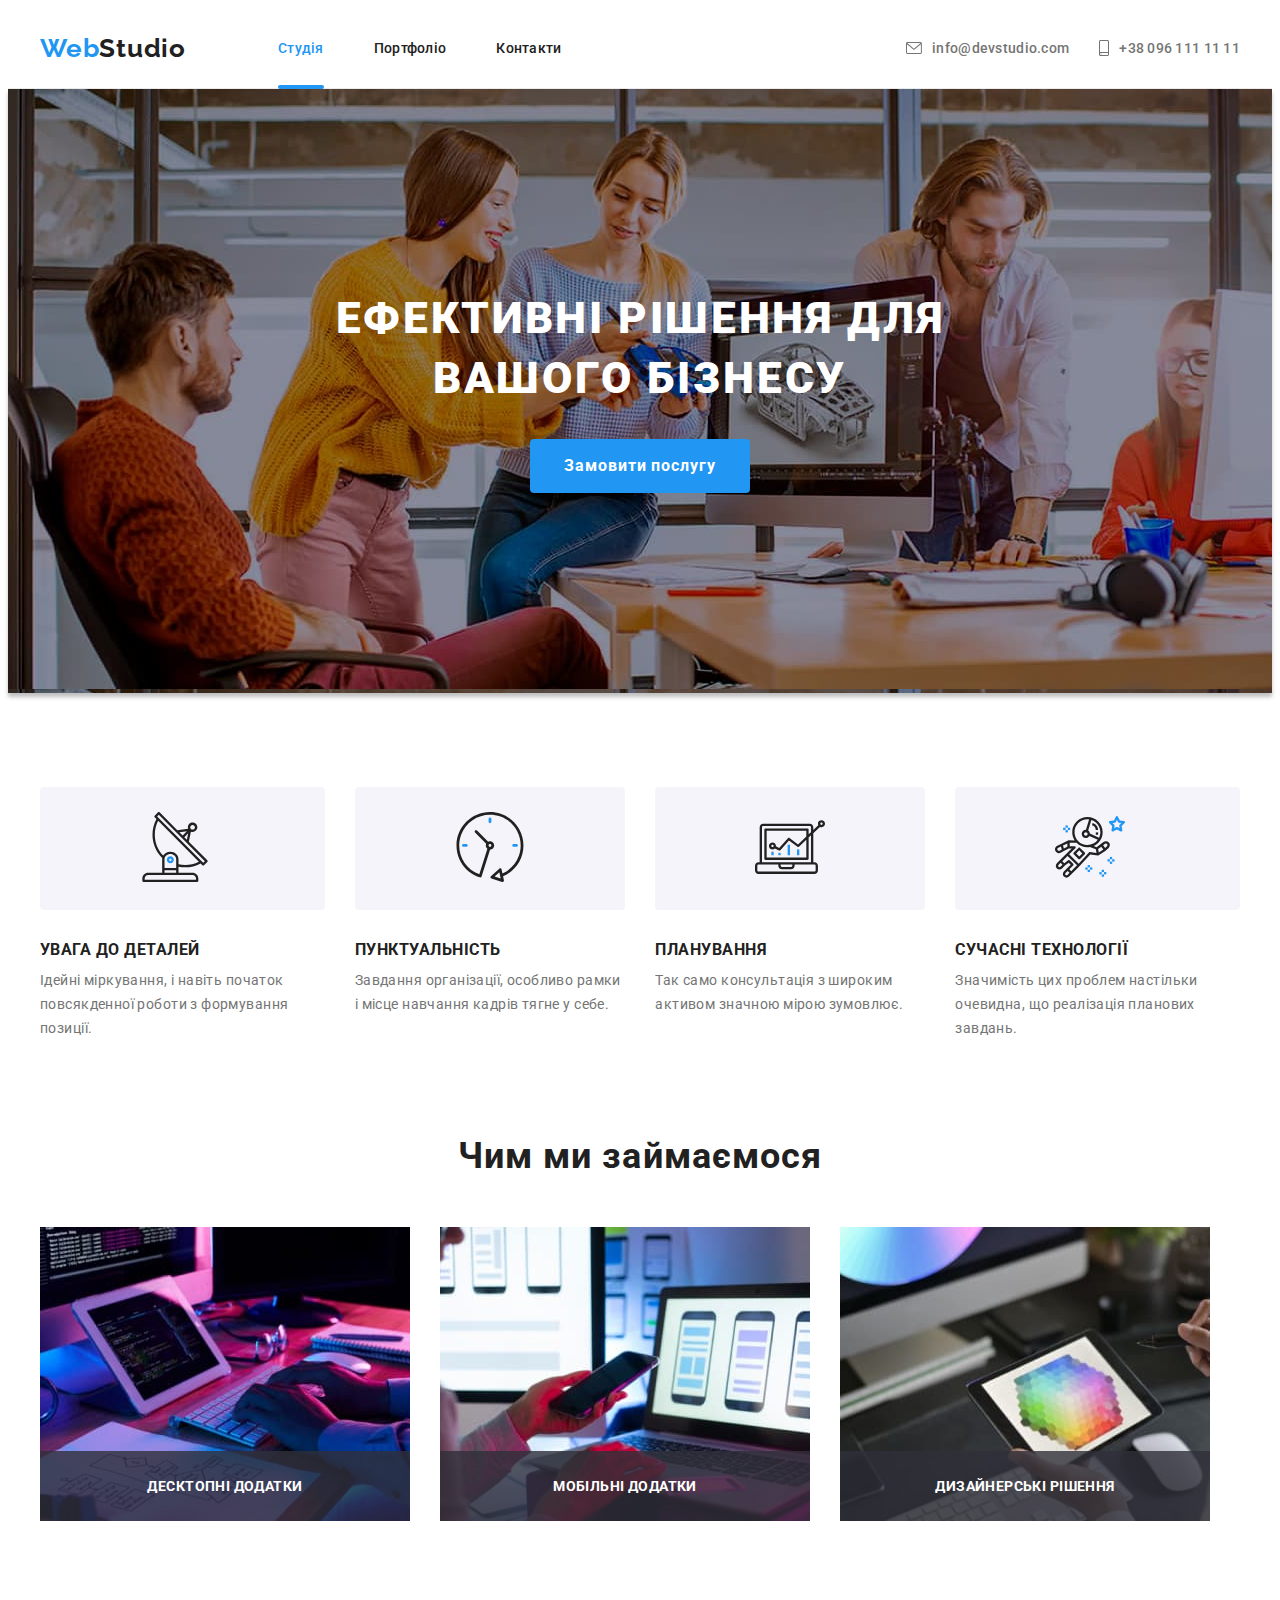
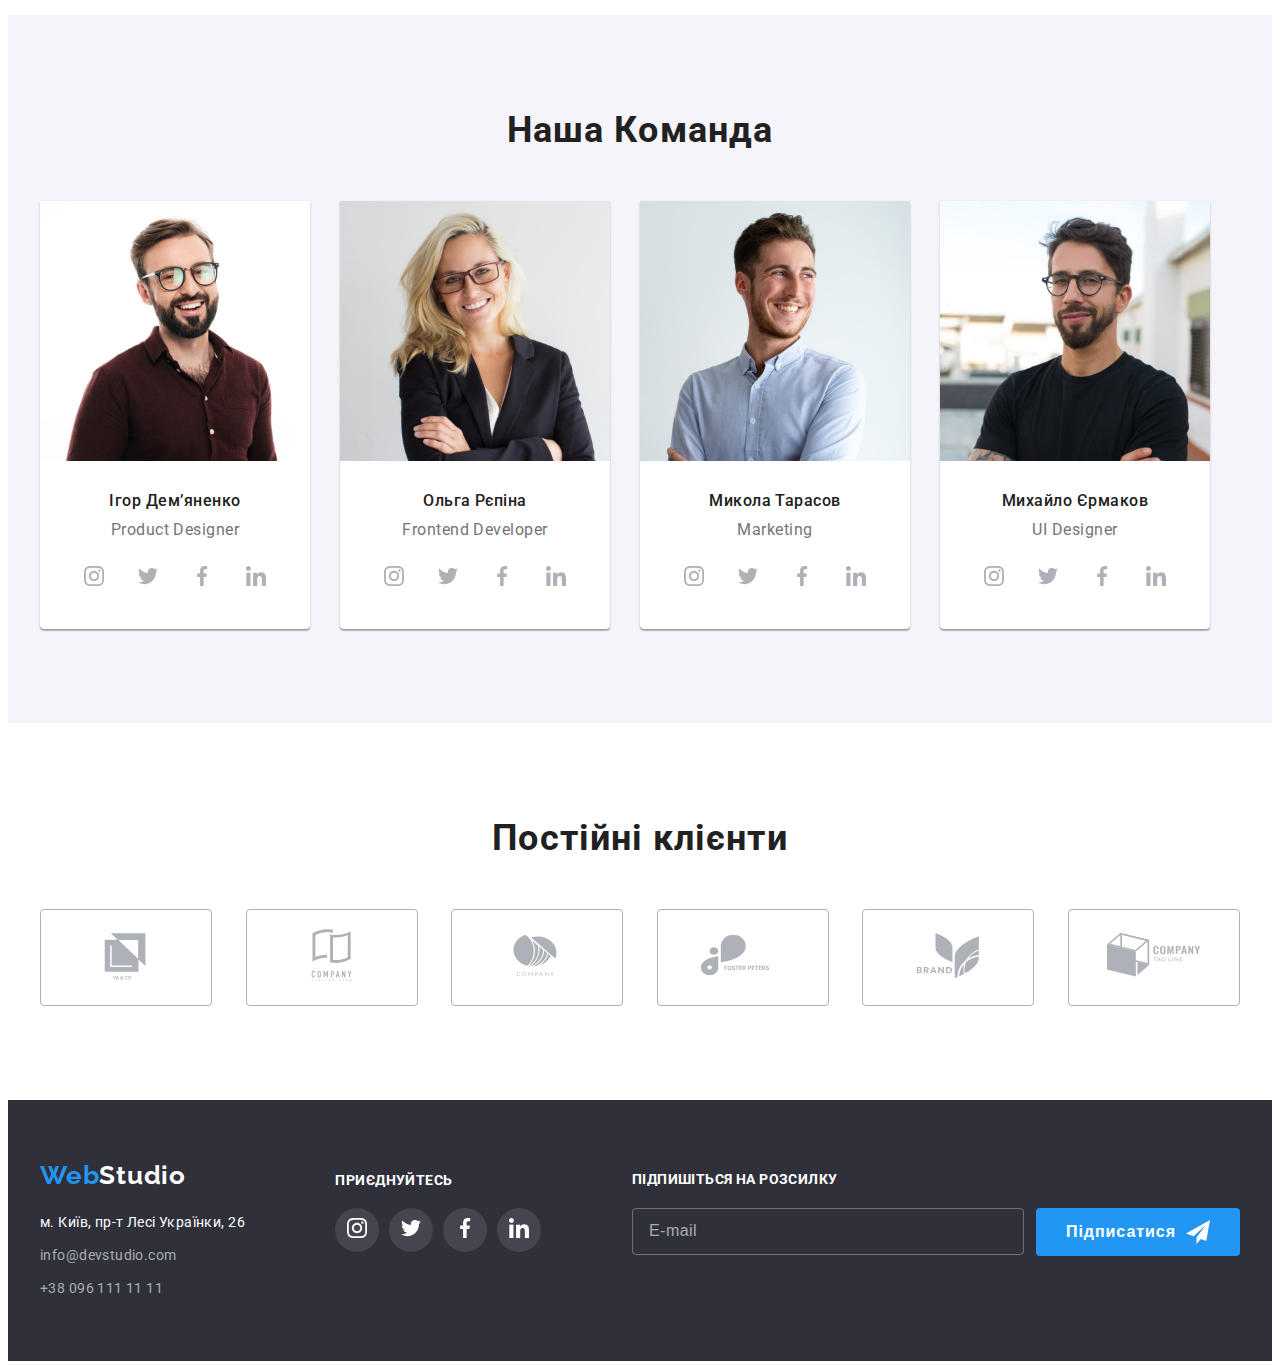
==== commit 3edfeab4: "hw-6 end" ====
--- a/index.html
+++ b/index.html
@@ -5,6 +5,13 @@
     <meta http-equiv="X-UA-Compatible" content="IE=edge" />
     <meta name="viewport" content="width=device-width, initial-scale=1.0" />
     <title>WebStudio</title>
+    <link rel="preconnect" href="https://fonts.googleapis.com" />
+    <link rel="preconnect" href="https://fonts.gstatic.com" crossorigin />
+    <link
+      href="https://fonts.googleapis.com/css2?family=Raleway:wght@700&family=Roboto:wght@400;500;700;900&display=swap"
+      rel="stylesheet"
+    />
+
     <link
       rel="stylesheet"
       href="https://cdnjs.cloudflare.com/ajax/libs/modern-normalize/1.1.0/modern-normalize.min.css"
@@ -443,66 +450,66 @@
     </footer>
     <!-- МОДАЛЬНОЕ ОКНО -->
     <div class="backdrop is-hidden" data-modal>
-      <div class="modal-container">
-        <div class="modal">
-          <button class="modal-close-btn" type="button" data-modal-close>
-            <svg class="modal__black-cross" width="18" height="18">
-              <use href="./images/icons.svg#icon-close-black" />
+      <div class="modal">
+        <button class="modal-close-btn" type="button" data-modal-close>
+          <svg class="modal__black-cross" width="18" height="18">
+            <use href="./images/icons.svg#icon-close-black" />
+          </svg>
+        </button>
+        <h2 class="modal-header">Залиште свої дані, ми вам передзвонимо</h2>
+        <form class="modal-form-field">
+          <label for="form-field-name" class="form-label-header">Ім'я</label>
+          <div class="form-box">
+            <input
+              id="form-field-name"
+              class="form-field-input"
+              name="user-name"
+              type="text"
+              autofocus
+            />
+            <svg width="18" height="18" class="form-icon">
+              <use href="./images/icons.svg#icon-person" />
             </svg>
-          </button>
-          <h2 class="modal-header">Залиште свої дані, ми вам передзвонимо</h2>
-          <form class="modal-form-field">
-            <label for="form-field-name" class="form-label-header">Ім'я</label>
-            <div class="form-box">
-              <input
-                id="form-field-name"
-                class="form-field-input"
-                name="user-name"
-                autofocus
-              />
-              <svg width="18" height="18" class="form-icon">
-                <use href="./images/icons.svg#icon-person" />
-              </svg>
-            </div>
-            <label for="form-field-tel" class="form-label-header"
-              >Телефон</label
+          </div>
+          <label for="form-field-tel" class="form-label-header">Телефон</label>
+          <div class="form-box">
+            <input
+              id="form-field-tel"
+              class="form-field-input"
+              name="user-telephone"
+            />
+            <svg width="18" height="18" class="form-icon">
+              <use href="./images/icons.svg#icon-phone-black" />
+            </svg>
+          </div>
+          <label for="form-field-mail" class="form-label-header">Пошта</label>
+          <div class="form-box">
+            <input
+              id="form-field-mail"
+              class="form-field-input"
+              name="user-email"
+            />
+            <svg width="18" height="18" class="form-icon">
+              <use href="./images/icons.svg#icon-email" />
+            </svg>
+          </div>
+          <label class="form-label-header">Коментар</label>
+          <textarea
+            class="form-field-area"
+            placeholder="Введіть текст"
+          ></textarea>
+          <div class="terms-box">
+            <label class="form-terms" for="form-checkbox"
+              ><input
+                type="checkbox"
+                class="form-checkbox"
+                id="form-checkbox"
+              /><span class="custom-checkbox"></span>Погоджуюся з розсилкою та
+              приймаю <a href="#" class="terms-link">Умови договору</a></label
             >
-            <div class="form-box">
-              <input
-                id="form-field-tel"
-                class="form-field-input"
-                name="user-telephone"
-              />
-              <svg width="18" height="18" class="form-icon">
-                <use href="./images/icons.svg#icon-phone-black" />
-              </svg>
-            </div>
-            <label for="form-field-mail" class="form-label-header">Пошта</label>
-            <div class="form-box">
-              <input
-                id="form-field-mail"
-                class="form-field-input"
-                name="user-email"
-              />
-              <svg width="18" height="18" class="form-icon">
-                <use href="./images/icons.svg#icon-email" />
-              </svg>
-            </div>
-            <label class="form-label-header">Коментар</label>
-            <textarea
-              class="form-field-area"
-              placeholder="Введіть текст"
-            ></textarea>
-            <div class="terms-box">
-              <input type="checkbox" class="form-checkbox" id="form-checkbox" />
-              <label class="form-terms" for="form-checkbox"
-                >Погоджуюся з розсилкою та приймаю
-                <a href="#" class="terms-link">Умови договору</a></label
-              >
-            </div>
-            <button class="submit-btn" type="submit">Відправити</button>
-          </form>
-        </div>
+          </div>
+          <button class="submit-btn" type="submit">Відправити</button>
+        </form>
       </div>
     </div>
     <script src="./js/modal.js"></script>
--- a/css/main.css
+++ b/css/main.css
@@ -1,52 +1,4 @@
-/* FONTS  LOCAL */
-@font-face {
-      font-family: 'Roboto';
-      font-style: normal;
-      font-weight: 400;
-      src: local(''),
-           url('../fonts/roboto-v30-latin_cyrillic-regular.woff2') format('woff2'), 
-           url('../fonts/roboto-v30-latin_cyrillic-regular.woff') format('woff'); 
-           }
-@font-face {
-      font-family: 'Roboto';
-      font-style: normal;
-      font-weight: 500;
-      src: local(''),
-           url('../fonts/roboto-v30-latin_cyrillic-500.woff2') format('woff2'), 
-           url('../fonts/roboto-v30-latin_cyrillic-500.woff') format('woff'); 
-           }
-@font-face {
-      font-family: 'Roboto';
-      font-style: normal;
-      font-weight: 700;
-      src: local(''),
-           url('../fonts/roboto-v30-latin_cyrillic-700.woff2') format('woff2'), 
-           url('../fonts/roboto-v30-latin_cyrillic-700.woff') format('woff'); 
-           }
-@font-face {
-      font-family: 'Roboto';
-      font-style: normal;
-      font-weight: 900;
-      src: local(''),
-           url('../fonts/roboto-v30-latin_cyrillic-900.woff2') format('woff2'), 
-           url('../fonts/roboto-v30-latin_cyrillic-900.woff') format('woff'); 
-           }
-@font-face {
-      font-family: 'Raleway';
-      font-style: normal;
-      font-weight: 400;
-      src: local(''),
-           url('../fonts/raleway-v28-latin_cyrillic-regular.woff2') format('woff2'),
-           url('../fonts/raleway-v28-latin_cyrillic-regular.woff') format('woff'); 
-           }
-@font-face {
-      font-family: 'Raleway';
-      font-style: normal;
-      font-weight: 700;
-      src: local(''),
-           url('../fonts/raleway-v28-latin_cyrillic-700.woff2') format('woff2'), 
-           url('../fonts/raleway-v28-latin_cyrillic-700.woff') format('woff'); 
-           }
+
 /* CSS переменные */
 :root{--main-text-color:#212121;
       --second-color-text:#757575;
--- a/css/index.css
+++ b/css/index.css
@@ -266,17 +266,8 @@
 .backdrop.is-hidden .modal{
     transform: translate( -50%, -50%) scale(0.5);
 }
-.modal-container{
-    display: flex;
-    justify-content: center;
-    align-items: center;
-    padding:20px 0;
-    height: 100%;
-
-    overflow-y: auto;
-}
 .modal{
-    position: absolute;
+    position:absolute;
     top:50%;
     left:50%;
     transform: translate(-50%, -50%) scale(1);
@@ -397,14 +388,55 @@
 
 }
 .form-checkbox{
-    margin-right: 9px;
-}
+   position: absolute;
+
+   width: 1px;
+   height: 1px;
+
+   margin: -1px;
+   padding: 0;
+
+   overflow: hidden;
+  
+   border:0;
+   
+   clip: rect(0 0 0 0);
+}
+.form-checkbox:checked+.custom-checkbox{
+    background-color: var(--active-color);
+    border-color: transparent;
+    background-image: url(../images/icon-check.svg);
+    background-repeat: no-repeat;
+
+    box-shadow: 0px 1px 3px rgba(0, 0, 0, 0.12), 0px 1px 1px 
+                            rgba(0, 0, 0, 0.14), 0px 2px 1px
+                            rgba(0, 0, 0, 0.2);
+    
+}
+.custom-checkbox{
+    position: absolute;
+    display:block;
+    left:-16px;
+    top:50%;
+    transform: translateY(-50%);
+    
+    width: 16px;
+    height: 15px;
+
+    border: 2px solid var(--main-text-color);
+    border-radius: 2px;
+}
+
 .form-terms{
+    position: relative;
+
+    padding-left: 9px;
     
     line-height:1.71;
     letter-spacing: 0.03em;
 
-    color:var(--second-color-text)
+    color:var(--second-color-text);
+    cursor: pointer;
 }
 .terms-link{
     display: inline-block;
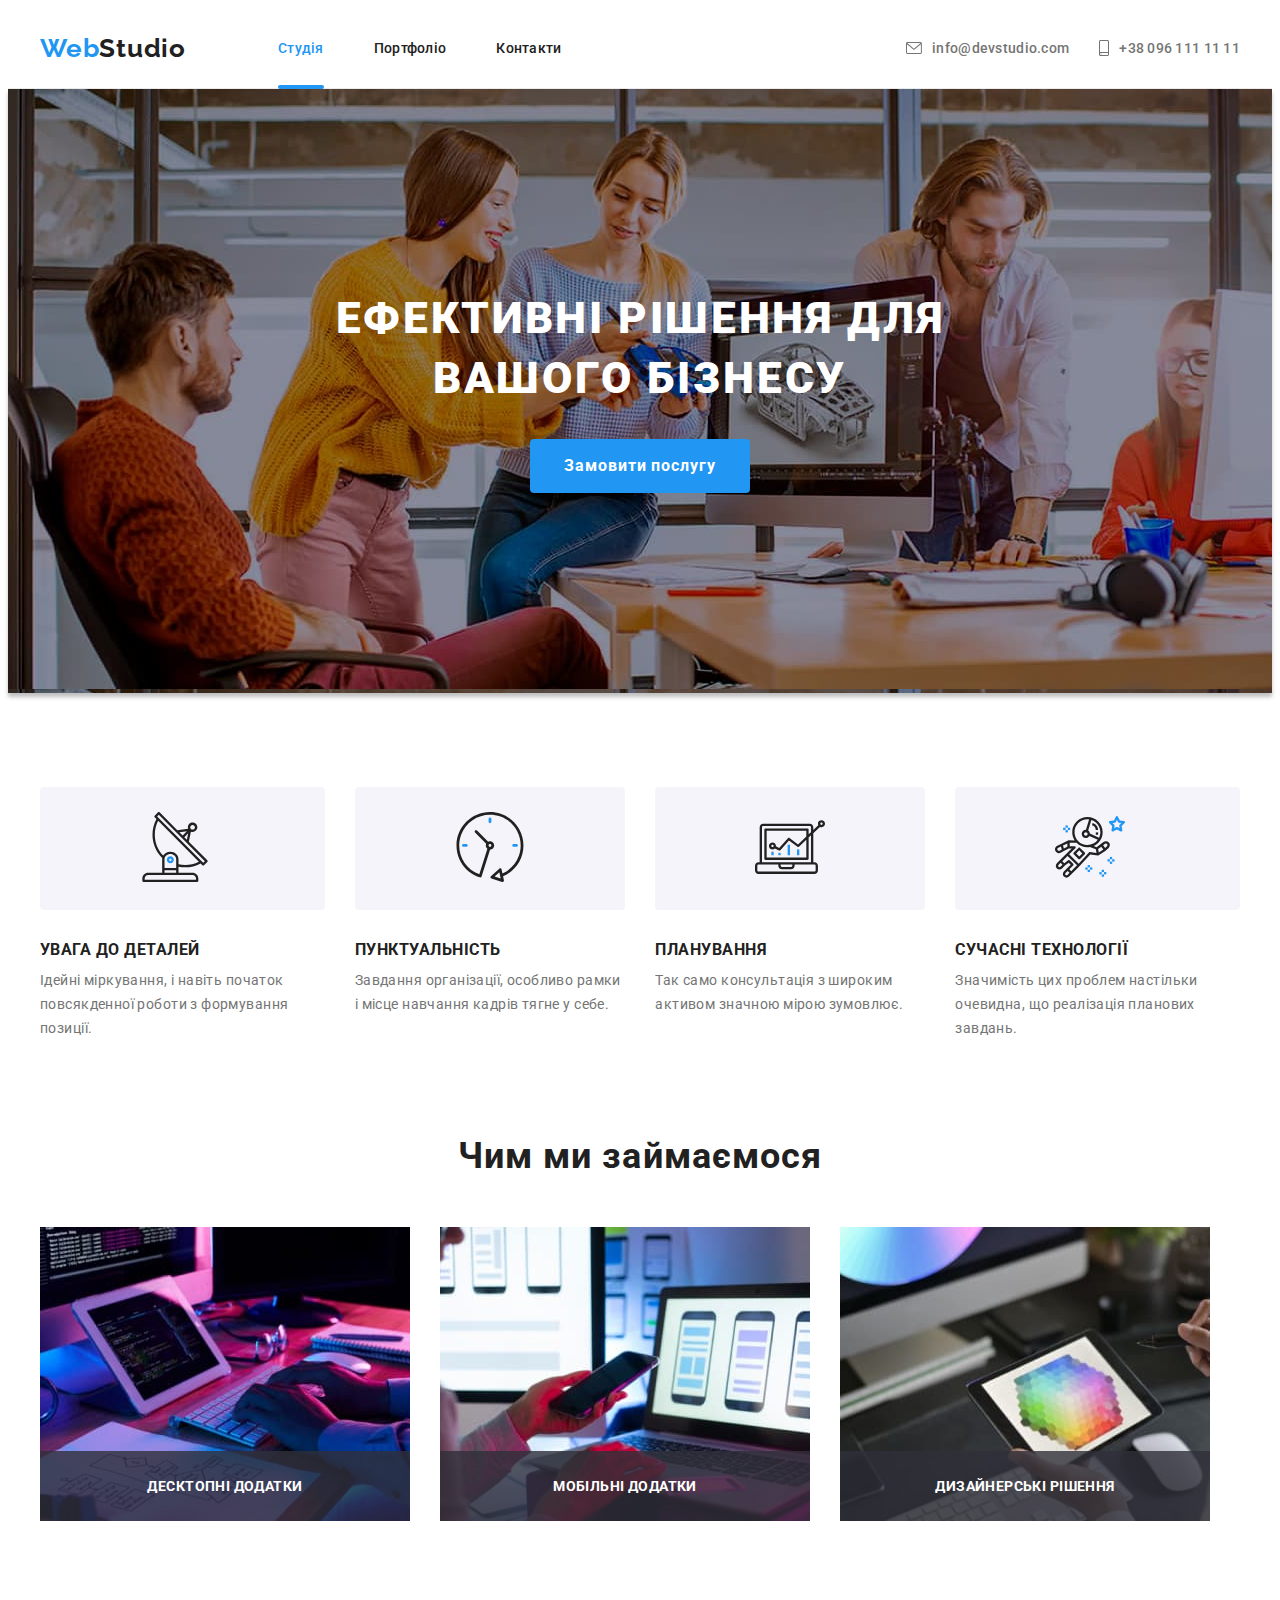
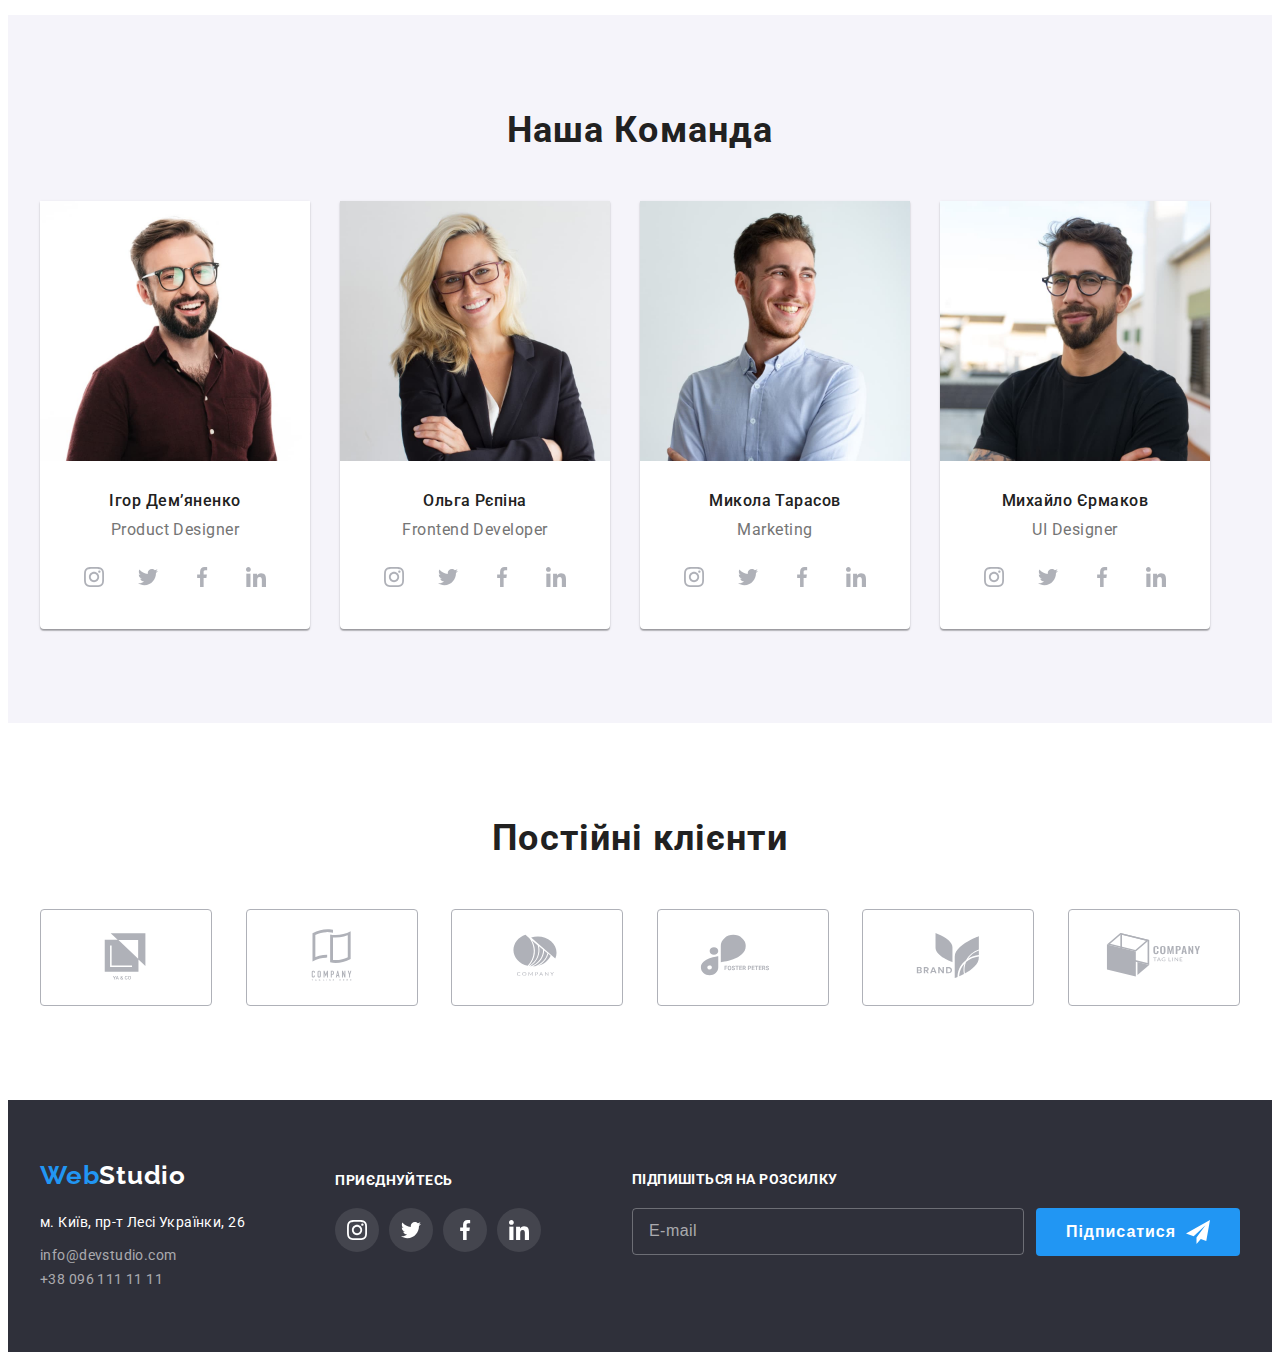
==== commit ad044ace: "half-hw-07" ====
--- a/index.html
+++ b/index.html
@@ -11,7 +11,6 @@
       href="https://fonts.googleapis.com/css2?family=Raleway:wght@700&family=Roboto:wght@400;500;700;900&display=swap"
       rel="stylesheet"
     />
-
     <link
       rel="stylesheet"
       href="https://cdnjs.cloudflare.com/ajax/libs/modern-normalize/1.1.0/modern-normalize.min.css"
@@ -19,39 +18,41 @@
       crossorigin="anonymous"
       referrerpolicy="no-referrer"
     />
-    <link rel="stylesheet" href="./css/main.css" />
+    <link rel="stylesheet" href="./css/base.css" />
     <link rel="stylesheet" href="./css/index.css" />
   </head>
   <body>
     <!-- ШАПКА -->
-    <header class="helmet">
+    <header class="header">
       <div class="container">
         <nav class="nav">
-          <a href="./index.html" class="logo"
-            >Web<span class="logo part">Studio</span></a
+          <a href="./index.html" class="logo logo__right"
+            >Web<span class="logo--part">Studio</span></a
           >
-          <ul class="list nav-list">
-            <li class="nav-list-item">
-              <a href="./index.html" class="nav-list-link current">Студія</a>
-            </li>
-            <li class="nav-list-item">
-              <a href="./portfolio.html" class="nav-list-link">Портфоліо</a>
-            </li>
-            <li class="nav-list-item">
-              <a href="#" class="nav-list-link">Контакти</a>
+          <ul class="list nav--list">
+            <li class="nav--item">
+              <a href="./index.html" class="nav--link nav--link__current"
+                >Студія</a
+              >
+            </li>
+            <li class="nav--item">
+              <a href="./portfolio.html" class="nav--link">Портфоліо</a>
+            </li>
+            <li class="nav--item">
+              <a href="#" class="nav--link">Контакти</a>
             </li>
           </ul>
-          <ul class="list contact-list">
-            <li class="contact-list-item">
+          <ul class="list contact--list">
+            <li class="contact--item">
               <a href="mailto:info@devstudio.com" class="contact"
-                ><svg class="contact-envelope" width="16px" height="12px">
+                ><svg class="contact--icon" width="16px" height="12px">
                   <use href="./images/icons.svg#icon-envelope" /></svg
                 ><span>info@devstudio.com</span></a
               >
             </li>
-            <li class="contact-list-item">
+            <li class="contact--item">
               <a href="tel:+380961111111" class="contact">
-                <svg class="contact-phone" width="10" height="16">
+                <svg class="contact--icon" width="10" height="16">
                   <use href="./images/icons.svg#icon-smartphone" /></svg
                 >+38 096 111 11 11</a
               >
@@ -62,62 +63,64 @@
     </header>
     <main>
       <!-- ГЕРОЙ -->
-      <section class="section hero">
+      <section class="section section-hero">
         <div class="container">
-          <h1 class="hero title">Ефективні рішення для вашого бізнесу</h1>
-          <button class="hero btn" type="button" data-modal-open>
+          <h1 class="section-hero--title">
+            Ефективні рішення для вашого бізнесу
+          </h1>
+          <button class="section-hero--btn" type="button" data-modal-open>
             Замовити послугу
           </button>
         </div>
       </section>
       <!-- ПРЕИМУЩЕСТВА -->
-      <section class="section plus">
+      <section class="section section-plus">
         <div class="container">
-          <h2 class="plus title">Наші переваги</h2>
-          <ul class="list plus-list">
-            <li class="plus-list-item">
-              <div class="plus-list-thumb">
+          <h2 class="section-plus--title">Наші переваги</h2>
+          <ul class="list section-plus--list">
+            <li class="plus-list--item">
+              <div class="plus-list--thumb">
                 <svg width="70" height="70">
                   <use href="./images/icons.svg#icon-antenna" />
                 </svg>
               </div>
-              <h3 class="plus-list-subtitle">УВАГА ДО ДЕТАЛЕЙ</h3>
-              <p class="plus-list-text">
+              <h3 class="plus-list--subtitle">УВАГА ДО ДЕТАЛЕЙ</h3>
+              <p class="plus-list--text">
                 Ідейні міркування, і навіть початок повсякденної роботи з
                 формування позиції.
               </p>
             </li>
-            <li class="plus-list-item">
-              <div class="plus-list-thumb">
+            <li class="plus-list--item">
+              <div class="plus-list--thumb">
                 <svg width="70" height="70">
                   <use href="./images/icons.svg#icon-clock" />
                 </svg>
               </div>
-              <h3 class="plus-list-subtitle">ПУНКТУАЛЬНІСТЬ</h3>
-              <p class="plus-list-text">
+              <h3 class="plus-list--subtitle">ПУНКТУАЛЬНІСТЬ</h3>
+              <p class="plus-list--text">
                 Завдання організації, особливо рамки і місце навчання кадрів
                 тягне у себе.
               </p>
             </li>
-            <li class="plus-list-item">
-              <div class="plus-list-thumb">
+            <li class="plus-list--item">
+              <div class="plus-list--thumb">
                 <svg width="70" height="70">
                   <use href="./images/icons.svg#icon-diagram" />
                 </svg>
               </div>
-              <h3 class="plus-list-subtitle">ПЛАНУВАННЯ</h3>
-              <p class="plus-list-text">
+              <h3 class="plus-list--subtitle">ПЛАНУВАННЯ</h3>
+              <p class="plus-list--text">
                 Так само консультація з широким активом значною мірою зумовлює.
               </p>
             </li>
-            <li class="plus-list-item">
-              <div class="plus-list-thumb">
+            <li class="plus-list--item">
+              <div class="plus-list--thumb">
                 <svg width="70" height="70">
                   <use href="./images/icons.svg#icon-astronaut" />
                 </svg>
               </div>
-              <h3 class="plus-list-subtitle">СУЧАСНІ ТЕХНОЛОГІЇ</h3>
-              <p class="plus-list-text">
+              <h3 class="plus-list--subtitle">СУЧАСНІ ТЕХНОЛОГІЇ</h3>
+              <p class="plus-list--text">
                 Значимість цих проблем настільки очевидна, що реалізація
                 планових завдань.
               </p>
@@ -126,238 +129,258 @@
         </div>
       </section>
       <!-- РАБОТА -->
-      <section class="section work">
+      <section class="section section-work">
         <div class="container">
-          <h2 class="title work">Чим ми займаємося</h2>
-          <ul class="list work-list">
-            <li class="work-list-item">
+          <h2 class="section-work--title">Чим ми займаємося</h2>
+          <ul class="list section-work--list">
+            <li class="work-list--item">
               <img
                 src="./images/img.jpg"
                 alt="Людина працює за клавіатурою"
                 width="370"
                 height="294"
               />
-              <div class="work-list-area">
-                <p class="work-list-text">Десктопні додатки</p>
-              </div>
-            </li>
-            <li class="work-list-item">
+              <div class="work-list--area">
+                <p class="work-list--text">Десктопні додатки</p>
+              </div>
+            </li>
+            <li class="work-list--item">
               <img
                 src="./images/box2.jpg"
                 alt="Людина тримає смартфон перед екраном компʼютера"
                 width="370"
                 height="294"
               />
-              <div class="work-list-area">
-                <p class="work-list-text">Мобільні додатки</p>
-              </div>
-            </li>
-            <li class="work-list-item">
+              <div class="work-list--area">
+                <p class="work-list--text">Мобільні додатки</p>
+              </div>
+            </li>
+            <li class="work-list--item">
               <img
                 src="./images/box3.jpg"
                 alt="Людина тримає стілус у руці та обирає їм кольори на екрані"
                 width="370"
                 height="294"
               />
-              <div class="work-list-area">
-                <p class="work-list-text">Дизайнерські рішення</p>
+              <div class="work-list--area">
+                <p class="work-list--text">Дизайнерські рішення</p>
               </div>
             </li>
           </ul>
         </div>
       </section>
       <!-- КОММАНДА -->
-      <section class="section team">
+      <section class="section section-team">
         <div class="container">
-          <h2 class="title team">Наша Команда</h2>
-          <ul class="list team-list">
-            <li class="team-card">
-              <img
-                src="./images/img4.jpg"
-                alt="Усміхнений хлопець в окулярах"
-                width="270"
-                height="260"
-              />
-              <h3 class="team-name">Ігор Демʼяненко</h3>
-              <p class="team-prof" lang="en">Product Designer</p>
-              <ul class="list social-links-list">
-                <li class="social-link">
-                  <a href="#" aria-label="instagram"
-                    ><svg class="social-icon" width="20" height="20">
-                      <use href="./images/icons.svg#icon-instagram" /></svg
-                  ></a>
-                </li>
-                <li class="social-link">
-                  <a href="#" aria-label="twitter"
-                    ><svg class="social-icon" width="20" height="20">
-                      <use href="./images/icons.svg#icon-twitter" /></svg
-                  ></a>
-                </li>
-                <li class="social-link">
-                  <a href="#" aria-label="facebook"
-                    ><svg class="social-icon" width="20" height="20">
-                      <use href="./images/icons.svg#icon-facebook" /></svg
-                  ></a>
-                </li>
-                <li class="social-link">
-                  <a href="#" aria-label="linkedin"
-                    ><svg class="social-icon" width="20" height="20">
-                      <use href="./images/icons.svg#icon-linkedin" /></svg
-                  ></a>
-                </li>
-              </ul>
-            </li>
-            <li class="team-card">
-              <img
-                src="./images/img5.jpg"
-                alt="Усміхнена дівчина в окулярах"
-                width="270"
-                height="260"
-              />
-              <h3 class="team-name">Ольга Рєпіна</h3>
-              <p class="team-prof" lang="en">Frontend Developer</p>
-              <ul class="list social-links-list">
-                <li class="social-link">
-                  <a href="#" aria-label="instagram"
-                    ><svg class="social-icon" width="20" height="20">
-                      <use href="./images/icons.svg#icon-instagram" /></svg
-                  ></a>
-                </li>
-                <li class="social-link">
-                  <a href="#" aria-label="twitter"
-                    ><svg class="social-icon" width="20" height="20">
-                      <use href="./images/icons.svg#icon-twitter" /></svg
-                  ></a>
-                </li>
-                <li class="social-link">
-                  <a href="#" aria-label="facebook"
-                    ><svg class="social-icon" width="20" height="20">
-                      <use href="./images/icons.svg#icon-facebook" /></svg
-                  ></a>
-                </li>
-                <li class="social-link">
-                  <a href="#" aria-label="linkedin"
-                    ><svg class="social-icon" width="20" height="20">
-                      <use href="./images/icons.svg#icon-linkedin" /></svg
-                  ></a>
-                </li>
-              </ul>
-            </li>
-            <li class="team-card">
-              <img
-                src="./images/img6.jpg"
-                alt="Усміхнений хлопець с зачіскою"
-                width="270"
-                height="260"
-              />
-              <h3 class="team-name">Микола Тарасов</h3>
-              <p class="team-prof" lang="en">Marketing</p>
-              <ul class="list social-links-list">
-                <li class="social-link">
-                  <a href="#" aria-label="instagram"
-                    ><svg class="social-icon" width="20" height="20">
-                      <use href="./images/icons.svg#icon-instagram" /></svg
-                  ></a>
-                </li>
-                <li class="social-link">
-                  <a href="#" aria-label="twitter"
-                    ><svg class="social-icon" width="20" height="20">
-                      <use href="./images/icons.svg#icon-twitter" /></svg
-                  ></a>
-                </li>
-                <li class="social-link">
-                  <a href="#" aria-label="facebook"
-                    ><svg class="social-icon" width="20" height="20">
-                      <use href="./images/icons.svg#icon-facebook" /></svg
-                  ></a>
-                </li>
-                <li class="social-link">
-                  <a href="#" aria-label="linkedin"
-                    ><svg class="social-icon" width="20" height="20">
-                      <use href="./images/icons.svg#icon-linkedin" /></svg
-                  ></a>
-                </li>
-              </ul>
-            </li>
-            <li class="team-card">
-              <img
-                src="./images/img7.jpg"
-                alt="Усміхнений хлопець в окулярах та с бородою"
-                width="270"
-                height="260"
-              />
-              <h3 class="team-name">Михайло Єрмаков</h3>
-              <p class="team-prof" lang="en">UI Designer</p>
-              <ul class="list social-links-list">
-                <li class="social-link">
-                  <a href="#" aria-label="instagram"
-                    ><svg class="social-icon" width="20" height="20">
-                      <use href="./images/icons.svg#icon-instagram" /></svg
-                  ></a>
-                </li>
-                <li class="social-link">
-                  <a href="#" aria-label="twitter"
-                    ><svg class="social-icon" width="20" height="20">
-                      <use href="./images/icons.svg#icon-twitter" /></svg
-                  ></a>
-                </li>
-                <li class="social-link">
-                  <a href="#" aria-label="facebook"
-                    ><svg class="social-icon" width="20" height="20">
-                      <use href="./images/icons.svg#icon-facebook" /></svg
-                  ></a>
-                </li>
-                <li class="social-link">
-                  <a href="#" aria-label="linkedin"
-                    ><svg class="social-icon" width="20" height="20">
-                      <use href="./images/icons.svg#icon-linkedin" /></svg
-                  ></a>
-                </li>
-              </ul>
+          <h2 class="section-team--title">Наша Команда</h2>
+          <ul class="list section-team--list">
+            <li class="team-list--item">
+              <div class="personal-card">
+                <img
+                  src="./images/img4.jpg"
+                  alt="Усміхнений хлопець в окулярах"
+                  width="270"
+                  height="260"
+                />
+                <h3 class="personal-name">Ігор Демʼяненко</h3>
+                <p class="personal-prof" lang="en">Product Designer</p>
+                <ul class="list social-links-list">
+                  <li class="links-list--item">
+                    <a href="#" aria-label="instagram" class="social-link"
+                      ><svg class="social-icon" width="20" height="20">
+                        <use href="./images/icons.svg#icon-instagram" /></svg
+                    ></a>
+                  </li>
+                  <li class="links-list--item">
+                    <a href="#" aria-label="twitter" class="social-link"
+                      ><svg class="social-icon" width="20" height="20">
+                        <use href="./images/icons.svg#icon-twitter" /></svg
+                    ></a>
+                  </li>
+                  <li class="links-list--item">
+                    <a href="#" aria-label="facebook" class="social-link"
+                      ><svg class="social-icon" width="20" height="20">
+                        <use href="./images/icons.svg#icon-facebook" /></svg
+                    ></a>
+                  </li>
+                  <li class="links-list--item">
+                    <a href="#" aria-label="linkedin" class="social-link"
+                      ><svg class="social-icon" width="20" height="20">
+                        <use href="./images/icons.svg#icon-linkedin" /></svg
+                    ></a>
+                  </li>
+                </ul>
+              </div>
+            </li>
+            <li class="team-list--item">
+              <div class="personal-card">
+                <img
+                  src="./images/img5.jpg"
+                  alt="Усміхнена дівчина в окулярах"
+                  width="270"
+                  height="260"
+                />
+                <h3 class="personal-name">Ольга Рєпіна</h3>
+                <p class="personal-prof" lang="en">Frontend Developer</p>
+                <ul class="list social-links-list">
+                  <li class="links-list--item">
+                    <a href="#" aria-label="instagram" class="social-link"
+                      ><svg class="social-icon" width="20" height="20">
+                        <use href="./images/icons.svg#icon-instagram" /></svg
+                    ></a>
+                  </li>
+                  <li class="links-list--item">
+                    <a href="#" aria-label="twitter" class="social-link"
+                      ><svg class="social-icon" width="20" height="20">
+                        <use href="./images/icons.svg#icon-twitter" /></svg
+                    ></a>
+                  </li>
+                  <li class="links-list--item">
+                    <a href="#" aria-label="facebook" class="social-link"
+                      ><svg class="social-icon" width="20" height="20">
+                        <use href="./images/icons.svg#icon-facebook" /></svg
+                    ></a>
+                  </li>
+                  <li class="links-list--item">
+                    <a href="#" aria-label="linkedin" class="social-link"
+                      ><svg class="social-icon" width="20" height="20">
+                        <use href="./images/icons.svg#icon-linkedin" /></svg
+                    ></a>
+                  </li>
+                </ul>
+              </div>
+            </li>
+            <li class="team-list--item">
+              <div class="personal-card">
+                <img
+                  src="./images/img6.jpg"
+                  alt="Усміхнений хлопець с зачіскою"
+                  width="270"
+                  height="260"
+                />
+                <h3 class="personal-name">Микола Тарасов</h3>
+                <p class="personal-prof" lang="en">Marketing</p>
+                <ul class="list social-links-list">
+                  <li class="links-list--item">
+                    <a href="#" aria-label="instagram" class="social-link"
+                      ><svg class="social-icon" width="20" height="20">
+                        <use href="./images/icons.svg#icon-instagram" /></svg
+                    ></a>
+                  </li>
+                  <li class="links-list--item">
+                    <a href="#" aria-label="twitter" class="social-link"
+                      ><svg class="social-icon" width="20" height="20">
+                        <use href="./images/icons.svg#icon-twitter" /></svg
+                    ></a>
+                  </li>
+                  <li class="links-list--item">
+                    <a href="#" aria-label="facebook" class="social-link"
+                      ><svg class="social-icon" width="20" height="20">
+                        <use href="./images/icons.svg#icon-facebook" /></svg
+                    ></a>
+                  </li>
+                  <li class="links-list--item">
+                    <a href="#" aria-label="linkedin" class="social-link"
+                      ><svg class="social-icon" width="20" height="20">
+                        <use href="./images/icons.svg#icon-linkedin" /></svg
+                    ></a>
+                  </li>
+                </ul>
+              </div>
+            </li>
+            <li class="team-list--item">
+              <div class="personal-card">
+                <img
+                  src="./images/img7.jpg"
+                  alt="Усміхнений хлопець в окулярах та с бородою"
+                  width="270"
+                  height="260"
+                />
+                <h3 class="personal-name">Михайло Єрмаков</h3>
+                <p class="personal-prof" lang="en">UI Designer</p>
+                <ul class="list social-links-list">
+                  <li class="links-list--item">
+                    <a href="#" aria-label="instagram" class="social-link"
+                      ><svg class="social-icon" width="20" height="20">
+                        <use href="./images/icons.svg#icon-instagram" /></svg
+                    ></a>
+                  </li>
+                  <li class="links-list--item">
+                    <a href="#" aria-label="twitter" class="social-link"
+                      ><svg class="social-icon" width="20" height="20">
+                        <use href="./images/icons.svg#icon-twitter" /></svg
+                    ></a>
+                  </li>
+                  <li class="links-list--item">
+                    <a href="#" aria-label="facebook" class="social-link"
+                      ><svg class="social-icon" width="20" height="20">
+                        <use href="./images/icons.svg#icon-facebook" /></svg
+                    ></a>
+                  </li>
+                  <li class="links-list--item">
+                    <a href="#" aria-label="linkedin" class="social-link"
+                      ><svg class="social-icon" width="20" height="20">
+                        <use href="./images/icons.svg#icon-linkedin" /></svg
+                    ></a>
+                  </li>
+                </ul>
+              </div>
             </li>
           </ul>
         </div>
       </section>
       <!-- КЛИЕНТЫ -->
-      <section class="section clients">
+      <section class="section section-clients">
         <div class="container">
-          <h2 class="clients-header">Постійні клієнти</h2>
-          <ul class="list list-clients">
-            <li class="client-item">
-              <a class="client-link"
-                ><svg class="client-icon" width="106" height="60">
-                  <use href="./images/icons.svg#icon-logo" /></svg
-              ></a>
-            </li>
-            <li class="client-item">
-              <a class="client-link"
-                ><svg class="client-icon" width="106" height="60">
-                  <use href="./images/icons.svg#icon-logo1" /></svg
-              ></a>
-            </li>
-            <li class="client-item">
-              <a class="client-link"
-                ><svg class="client-icon" width="106" height="60">
-                  <use href="./images/icons.svg#icon-logo2" /></svg
-              ></a>
-            </li>
-            <li class="client-item">
-              <a class="client-link"
-                ><svg class="client-icon" width="106" height="60">
-                  <use href="./images/icons.svg#icon-logo3" /></svg
-              ></a>
-            </li>
-            <li class="client-item">
-              <a class="client-link"
-                ><svg class="client-icon" width="106" height="60">
-                  <use href="./images/icons.svg#icon-logo4" /></svg
-              ></a>
-            </li>
-            <li class="client-item">
-              <a class="client-link"
-                ><svg class="client-icon" width="106" height="60">
-                  <use href="./images/icons.svg#icon-logo5" /></svg
-              ></a>
+          <h2 class="section-clients--header">Постійні клієнти</h2>
+          <ul class="list section-clients--list">
+            <li class="clients-list--item">
+              <div class="client-block">
+                <a class="client-link"
+                  ><svg class="client-icon" width="106" height="60">
+                    <use href="./images/icons.svg#icon-logo" /></svg
+                ></a>
+              </div>
+            </li>
+            <li class="clients-list--item">
+              <div class="client-block">
+                <a class="client-link"
+                  ><svg class="client-icon" width="106" height="60">
+                    <use href="./images/icons.svg#icon-logo1" /></svg
+                ></a>
+              </div>
+            </li>
+            <li class="clients-list--item">
+              <div class="client-block">
+                <a class="client-link"
+                  ><svg class="client-icon" width="106" height="60">
+                    <use href="./images/icons.svg#icon-logo2" /></svg
+                ></a>
+              </div>
+            </li>
+            <li class="clients-list--item">
+              <div class="client-block">
+                <a class="client-link"
+                  ><svg class="client-icon" width="106" height="60">
+                    <use href="./images/icons.svg#icon-logo3" /></svg
+                ></a>
+              </div>
+            </li>
+            <li class="clients-list--item">
+              <div class="client-block">
+                <a class="client-link"
+                  ><svg class="client-icon" width="106" height="60">
+                    <use href="./images/icons.svg#icon-logo4" /></svg
+                ></a>
+              </div>
+            </li>
+            <li class="clients-list--item">
+              <div class="client-block">
+                <a class="client-link"
+                  ><svg class="client-icon" width="106" height="60">
+                    <use href="./images/icons.svg#icon-logo5" /></svg
+                ></a>
+              </div>
             </li>
           </ul>
         </div>
@@ -367,13 +390,13 @@
     <footer class="footer">
       <div class="container">
         <div class="footer-box">
-          <div class="footer-part-one">
+          <div class="footer-box--part-one">
             <a href="./index.html" class="logo"
-              >Web<span class="logo part-footer">Studio</span></a
+              >Web<span class="logo--part__footer">Studio</span></a
             >
             <address>
               <ul class="list address-list">
-                <li class="address-list item">
+                <li class="address-list--item">
                   <a
                     class="footer-address"
                     href="https://goo.gl/maps/CPtrU1FHBa2aNyZL9"
@@ -382,12 +405,12 @@
                     >м. Київ, пр-т Лесі Українки, 26</a
                   >
                 </li>
-                <li class="address-list item">
+                <li class="address-list--item">
                   <a class="footer-contact" href="mailto:info@devstudio.com"
                     >info@devstudio.com</a
                   >
                 </li>
-                <li class="address-list item">
+                <li class="address-list--item">
                   <a class="footer-contact" href="tel:+380961111111"
                     >+38 096 111 11 11</a
                   >
@@ -395,55 +418,81 @@
               </ul>
             </address>
           </div>
-          <div class="footer-part-two">
+          <div class="footer-box--part-two">
             <h2 class="footer-call">приєднуйтесь</h2>
-            <ul class="list footer-links-list">
-              <li class="footer-social-link">
-                <a href="#" aria-label="instagram"
-                  ><svg class="footer-social-icon" width="20" height="20">
+            <ul class="list social-links-list">
+              <li class="links-list--item links-list--item__footer-bc">
+                <a
+                  href="#"
+                  aria-label="instagram"
+                  class="social-link social-link__footer-bc"
+                  ><svg
+                    class="social-icon social-icon__footer-color"
+                    width="20"
+                    height="20"
+                  >
                     <use href="./images/icons.svg#icon-instagram" /></svg
                 ></a>
               </li>
-              <li class="footer-social-link">
-                <a href="#" aria-label="twitter"
-                  ><svg class="footer-social-icon" width="20" height="20">
+              <li class="links-list--item links-list--item__footer-bc">
+                <a
+                  href="#"
+                  aria-label="twitter"
+                  class="social-link social-link__footer-bc"
+                  ><svg
+                    class="social-icon social-icon__footer-color"
+                    width="20"
+                    height="20"
+                  >
                     <use href="./images/icons.svg#icon-twitter" /></svg
                 ></a>
               </li>
-              <li class="footer-social-link">
-                <a href="#" aria-label="facebook"
-                  ><svg class="footer-social-icon" width="20" height="20">
+              <li class="links-list--item links-list--item__footer-bc">
+                <a
+                  href="#"
+                  aria-label="facebook"
+                  class="social-link social-link__footer-bc"
+                  ><svg
+                    class="social-icon social-icon__footer-color"
+                    width="20"
+                    height="20"
+                  >
                     <use href="./images/icons.svg#icon-facebook" /></svg
                 ></a>
               </li>
-              <li class="footer-social-link">
-                <a href="#" aria-label="linkedin"
-                  ><svg class="footer-social-icon" width="20" height="20">
+              <li class="links-list--item links-list--item__footer-bc">
+                <a
+                  href="#"
+                  aria-label="linkedin"
+                  class="social-link social-link__footer-bc"
+                  ><svg
+                    class="social-icon social-icon__footer-color"
+                    width="20"
+                    height="20"
+                  >
                     <use href="./images/icons.svg#icon-linkedin" /></svg
                 ></a>
               </li>
             </ul>
           </div>
-          <div class="footer-part-three">
-            <h2 class="form-header">Підпишіться на розсилку</h2>
-            <div class="footer-form">
-              <form class="footer-form">
-                <label for="footer-mail"></label>
-                <input
-                  id="footer-mail"
-                  type="email"
-                  placeholder="E-mail"
-                  class="footer-input"
-                  name="footer-mail"
-                />
-                <button class="footer-btn" type="submit">
-                  <span class="footer-btn-text">Підписатися</span>
-                  <svg class="footer-form-icon" width="24" height="24">
-                    <use href="./images/icons.svg#icon-send" />
-                  </svg>
-                </button>
-              </form>
-            </div>
+          <div class="footer-box--part-three">
+            <h2 class="footer-form-header">Підпишіться на розсилку</h2>
+            <form class="footer-form">
+              <label for="footer-mail"></label>
+              <input
+                id="footer-mail"
+                type="email"
+                placeholder="E-mail"
+                class="footer-input"
+                name="footer-mail"
+              />
+              <button class="footer-btn" type="submit">
+                <span class="footer-btn--text">Підписатися</span>
+                <svg class="footer-btn--icon" width="24" height="24">
+                  <use href="./images/icons.svg#icon-send" />
+                </svg>
+              </button>
+            </form>
           </div>
         </div>
       </div>
@@ -451,64 +500,58 @@
     <!-- МОДАЛЬНОЕ ОКНО -->
     <div class="backdrop is-hidden" data-modal>
       <div class="modal">
-        <button class="modal-close-btn" type="button" data-modal-close>
-          <svg class="modal__black-cross" width="18" height="18">
+        <button class="modal--close-btn" type="button" data-modal-close>
+          <svg class="modal--black-cross" width="18" height="18">
             <use href="./images/icons.svg#icon-close-black" />
           </svg>
         </button>
-        <h2 class="modal-header">Залиште свої дані, ми вам передзвонимо</h2>
-        <form class="modal-form-field">
-          <label for="form-field-name" class="form-label-header">Ім'я</label>
-          <div class="form-box">
+        <h2 class="modal--header">Залиште свої дані, ми вам передзвонимо</h2>
+        <form class="modal--form">
+          <label for="form-field-name" class="form--label-header">Ім'я</label>
+          <div class="form--box">
             <input
               id="form-field-name"
-              class="form-field-input"
+              class="form--input"
               name="user-name"
               type="text"
               autofocus
             />
-            <svg width="18" height="18" class="form-icon">
+            <svg width="18" height="18" class="form--icon">
               <use href="./images/icons.svg#icon-person" />
             </svg>
           </div>
-          <label for="form-field-tel" class="form-label-header">Телефон</label>
-          <div class="form-box">
+          <label for="form-field-tel" class="form--label-header">Телефон</label>
+          <div class="form--box">
             <input
               id="form-field-tel"
-              class="form-field-input"
+              class="form--input"
               name="user-telephone"
             />
-            <svg width="18" height="18" class="form-icon">
+            <svg width="18" height="18" class="form--icon">
               <use href="./images/icons.svg#icon-phone-black" />
             </svg>
           </div>
-          <label for="form-field-mail" class="form-label-header">Пошта</label>
-          <div class="form-box">
-            <input
-              id="form-field-mail"
-              class="form-field-input"
-              name="user-email"
-            />
-            <svg width="18" height="18" class="form-icon">
+          <label for="form-field-mail" class="form--label-header">Пошта</label>
+          <div class="form--box">
+            <input id="form-field-mail" class="form--input" name="user-email" />
+            <svg width="18" height="18" class="form--icon">
               <use href="./images/icons.svg#icon-email" />
             </svg>
           </div>
-          <label class="form-label-header">Коментар</label>
-          <textarea
-            class="form-field-area"
-            placeholder="Введіть текст"
-          ></textarea>
-          <div class="terms-box">
+          <label class="form--label-header">Коментар</label>
+          <textarea class="form--area" placeholder="Введіть текст"></textarea>
+          <div class="form--terms-box">
             <label class="form-terms" for="form-checkbox"
               ><input
                 type="checkbox"
-                class="form-checkbox"
+                class="terms-box--checkbox"
                 id="form-checkbox"
-              /><span class="custom-checkbox"></span>Погоджуюся з розсилкою та
-              приймаю <a href="#" class="terms-link">Умови договору</a></label
+              /><span class="terms-box--custom-checkbox"></span>Погоджуюся з
+              розсилкою та приймаю
+              <a href="#" class="terms-link">Умови договору</a></label
             >
           </div>
-          <button class="submit-btn" type="submit">Відправити</button>
+          <button class="form--submit-btn" type="submit">Відправити</button>
         </form>
       </div>
     </div>
--- a/css/base.css
+++ b/css/base.css
@@ -0,0 +1,281 @@
+
+/* CSS переменные */
+:root{--main-text-color:#212121;
+      --second-color-text:#757575;
+      --main-white-color:#FFFFFF;
+      --active-color:#2196F3;
+      --main-bcg-color:#FFF;
+      --back-btn-color:#F5F4FA;
+      --main-icon-color:#AFB1B8;
+      --main-flex-gap: 30px;
+      --second-flex-gap: 50px;
+      }
+
+body  { 
+      background-color: var(--main-bcg-color); 
+      font-family: Roboto, sans-serif;
+      font-size: 14px;
+
+      color: var(--main-text-color);
+      }
+a{
+  display: block;
+
+  text-decoration: none;
+  color: inherit;
+  fill:inherit;
+ }
+img{display: block;
+     max-width: 100%;
+    height: auto;}
+.list{
+      list-style: none;
+      margin: 0;
+      padding: 0;
+       }      
+.section{padding-top: 94px;
+         padding-bottom:94px;
+        }
+.footer{padding-top: 60px;
+        padding-bottom: 60px;
+       }        
+.container{
+      padding-left: 15px;
+      padding-right:15px;
+      max-width: 1200px;
+      margin-left: auto;
+      margin-right: auto;
+          }       
+/* СЕКЦИЯ HEADER (ШАПКА) */
+
+.header{ background-color: var(--other-bcg-color);
+         border-bottom:1px solid #ECECEC;;}
+.nav{
+      display: flex;
+      align-items: center;
+    }      
+.logo{font-family: Raleway,sans-serif;
+      font-weight: 700;
+      font-size: 26px;
+      line-height: 1.19;
+      letter-spacing: 0.03em;
+
+      color: var(--active-color);
+     }
+.logo__right{margin-right: 92px;}     
+.logo--part{color: var(--main-text-color);
+           }  
+.logo--part__footer{color:var(--main-white-color);}
+.nav--list{
+      display: flex;
+      gap:var(--second-flex-gap);
+      margin-right: auto;
+         }  
+.nav--item{
+      font-weight: 500;
+      line-height: 1.17;
+      letter-spacing: 0.02em;
+      
+      color:var(--main-text-color);
+      }
+.nav--link{
+      transition:color 250ms cubic-bezier(0.4, 0, 0.2, 1);
+      padding: 32px 0;
+}
+.nav--link:hover, .nav--link:focus{
+      cursor: pointer;
+      color:var(--active-color)}
+.nav--link__current{
+      position: relative;
+      color: var(--active-color);}
+.nav--link__current::after{
+    content: "";
+    position: absolute;
+    bottom: -1px;
+    left: 0;
+    
+    width: 100%;
+    height: 4px;
+
+    background:var(--active-color);
+    border-radius: 2px;
+
+} 
+.contact--list{
+      display: flex;
+      align-items: center;
+      gap: 30px;
+              }        
+.contact{
+      display: flex;
+      align-items:center;
+      gap:10px;
+     
+      font-weight: 500;
+      line-height: 1.17;
+      letter-spacing: 0.02em;
+      
+      color:var(--second-color-text);
+      fill: var(--second-color-text);
+
+      transition:color 250ms cubic-bezier(0.4, 0, 0.2, 1);
+        }
+.contact:hover, .contact:focus{
+      cursor: pointer;
+      color: var(--active-color); 
+      fill: var(--active-color);                      
+                              }
+
+ /* SOCIAL-LINKS (ССЫЛКИ СОЦСЕТЕЙ)  */
+
+.social-links-list{
+            display: flex;
+            align-items: center;
+            justify-content: center;
+            gap: 10px;
+        }            
+.social-link{
+            width: 44px;
+            height: 44px;
+        
+            display: flex;
+            align-items: center;
+            justify-content: center;
+        
+            border-radius: 50%;
+        
+            transition:background 250ms cubic-bezier(0.4, 0, 0.2, 1);
+        }
+.social-icon{
+            fill:var(--main-icon-color);
+            transition: fill 250ms cubic-bezier(0.4, 0, 0.2, 1); 
+        }
+.social-link:hover, .social-link:focus{
+            background-color: var(--active-color);
+            cursor: pointer;
+        }
+.social-link:hover .social-icon,.social-link:focus .social-icon{
+            fill:var(--main-white-color);
+        }
+.social-link__footer-bc{
+            background-color: rgba(255, 255, 255, 0.1);
+        }
+.social-icon__footer-color{fill:var(--main-white-color);}
+
+  /* СЕКЦИЯ FOOTER (ПОДВАЛ) */
+
+.footer{background-color: #2F303A;}  
+.footer-box{
+      display: flex;
+      justify-content: space-between;
+     
+}   
+
+/* FOOTER-PART-ONE */
+.address-list:nth-child(2){
+      margin:0 0 9px 0;
+                          }
+.footer-address{
+      display: block;
+      margin: 20px 0 9px 0;
+
+      font-style: normal;
+      line-height: 1.71;
+      
+      letter-spacing: 0.03em;
+      
+      color:var(--main-white-color);
+        }      
+.footer-contact{
+      font-style: normal;
+      line-height: 1.71;
+      
+      letter-spacing: 0.03em;
+      
+      color: rgba(255, 255, 255, 0.6);
+
+      transition: color 250ms cubic-bezier(0.4, 0, 0.2, 1);
+        }  
+.footer-contact:hover, .footer-contact:focus{
+      cursor: pointer;
+      color: var(--active-color);
+        }   
+
+/* FOOTER-PART-TWO  */
+
+.footer-call{
+margin-bottom: 20px;
+
+font-size: 14px;
+line-height:calc(16 / 14);
+letter-spacing: 0.03em;
+text-transform: uppercase;
+
+color:var(--main-white-color);
+}
+/* FOOTER-PART-THREE */
+.footer-form-header{
+    margin-bottom: 20px;
+    
+    font-size: 14px;
+    line-height:1.14;
+    letter-spacing: 0.03em;
+    text-transform: uppercase;
+
+    color:var(--main-white-color);
+}
+.footer-form{
+      display: flex;
+      justify-content: center;
+      align-items: center;
+}
+.footer-input{
+      padding: 15px 16px;
+      width: 358px;
+      margin-right: 12px;
+
+      border: 1px solid rgba(255, 255, 255, 0.3);
+      border-radius: 4px;
+
+      background-color: var(--other-bcg-color);
+
+      outline: none;
+      color: rgba(255, 255, 255, 0.6);
+      transition: border 250ms cubic-bezier(0.4, 0, 0.2, 1);
+}
+.footer-input:focus{
+      border-color: var(--active-color);
+}
+.footer-input::placeholder{
+      font-size: 16px;
+      line-height: 1.25;
+
+      letter-spacing: 0.03em;
+
+      color: rgba(255, 255, 255, 0.6);
+}
+.footer-btn{
+      display: flex;
+      justify-content:center;
+      align-items: center;
+
+      padding: 10px 28px;
+
+      background-color: var(--active-color);
+      border-radius: 4px;
+      border-color: transparent;
+}
+.footer-btn--text{
+      
+      margin-right: 10px;
+      
+      font-weight: 700;
+      font-size: 16px;
+
+      letter-spacing: 0.06em;
+
+      color:var(--main-white-color)
+}
+.footer-btn--icon{
+      fill: var(--main-white-color);
+}
--- a/css/index.css
+++ b/css/index.css
@@ -1,5 +1,5 @@
 /* СЕКЦИЯ HERO (ГЕРОЙ) */
-.section.hero{
+.section-hero{
     padding-top: 200px;
     padding-bottom: 200px;
 
@@ -12,7 +12,7 @@
 
               
              }
-.hero.title{
+.section-hero--title{
     font-weight: 900;
     font-size: 44px;
     line-height: 1.36;
@@ -25,7 +25,7 @@
 
     color:var(--main-white-color);
            }
-.hero.btn{
+.section-hero--btn{
     
     font-family: inherit;
     font-weight: 700;
@@ -43,7 +43,7 @@
 
     transition: shadow 250ms cubic-bezier(0.4, 0, 0.2, 1);
          }
-.hero.btn:hover, .hero.btn:focus{
+.section-hero--btn:hover, .section-hero--btn:focus{
     background: #188CE8;
     box-shadow: 0px 4px 4px rgba(0, 0, 0, 0.15);
     cursor: pointer;
@@ -51,17 +51,10 @@
 
 /* СЕКЦИЯ PLUS (ПРЕИМУЩЕСТВА) */
 
-.section.plus{
+.section-plus{
     padding-bottom: 0;
 }
-.plus-list-thumb{
-    margin-bottom: 30px;
-    padding: 25px 100px;
-
-    background-color: var(--back-btn-color);
-    border-radius: 4px;
-}
-.plus.title{
+.section-plus--title{
     position: absolute;
     white-space: nowrap;
     width: 1px;
@@ -73,18 +66,25 @@
     clip-path: inset(50%);
     margin: -1px;
             }
-.plus-list{
+.section-plus--list{
     display: flex;
     gap:var(--main-flex-gap);
-}            
-.plus-list-subtitle{
+}  
+.plus-list--thumb{
+    margin-bottom: 30px;
+    padding: 25px 100px;
+
+    background-color: var(--back-btn-color);
+    border-radius: 4px;
+}          
+.plus-list--subtitle{
     font-weight: 700;
     line-height: 1.17;
     letter-spacing: 0.03em;
     text-transform: uppercase;
     margin: 0 0 10px 0;
             }
-.plus-list-text{ 
+.plus-list--text{ 
     line-height: 1.71;
     margin: 0;
     
@@ -95,7 +95,7 @@
 
 /* СЕКЦИЯ WORK (РАБОТА) */
 
-.title.work{
+.section-work--title{
     font-size: 36px;
     line-height: 1.17;
     text-align: center;
@@ -103,14 +103,14 @@
 
     margin: 0 0 50px 0;
             }
-.work-list{
+.section-work--list{
     display: flex;
     gap: var(--main-flex-gap);
           }   
-.work-list-item{
+.work-list--item{
     position: relative;
 }                  
-.work-list-area{
+.work-list--area{
     position: absolute;
     bottom: 0;
     width: 100%;
@@ -119,7 +119,7 @@
     text-align: center;
     background-color: rgba(47, 48, 58, 0.8);
 }
-.work-list-text{
+.work-list--text{
 
   font-weight: 700;
   font-size: 14px;
@@ -134,8 +134,8 @@
 
 /* СЕКЦИЯ TEAM(КОММАНДА) */
 
-.section.team{background-color: #F5F4FA;}
-.title.team{
+.section-team{background-color: #F5F4FA;}
+.section-team--title{
     font-size: 36px;
     line-height: 1.17;
     text-align: center;
@@ -143,11 +143,11 @@
 
     margin: 0 0 50px 0;
             }
-.team-list{
+.section-team--list{
     display: flex;
     gap:var(--main-flex-gap);  
           }            
-.team-card{
+.personal-card{
     background-color: var(--main-white-color);
     box-shadow: 0px 1px 3px rgba(0, 0, 0, 0.12),
                 0px 1px 1px rgba(0, 0, 0, 0.14),
@@ -160,7 +160,7 @@
     text-align: center;
 
           }            
-.team-name{
+.personal-name{
 
     font-weight: 500;
     font-size: 16px;
@@ -170,7 +170,7 @@
     
     letter-spacing: 0.03em;
             }
-.team-prof{
+.personal-prof{
     
     font-size: 16px;
     line-height: 1.19;
@@ -181,38 +181,10 @@
     
     color:var(--second-color-text);
             }
-.social-links-list{
-    padding: 0 32px;
-    display: flex;
-    align-items: center;
-    gap: 10px;
-}            
-.social-link{
-    width: 44px;
-    height: 44px;
-
-    display: flex;
-    align-items: center;
-    justify-content: center;
-
-    border-radius: 50%;
-
-    transition:background 250ms cubic-bezier(0.4, 0, 0.2, 1);
-}
-.social-icon{
-    fill:var(--main-icon-color);
-    transition: fill 250ms cubic-bezier(0.4, 0, 0.2, 1); 
-}
-.social-link:hover, .social-link:focus{
-    background-color: var(--active-color);
-    cursor: pointer;
-}
-.social-link:hover .social-icon, .social-link:focus .social-icon{
-    fill:var(--main-white-color);
-}
+
        /* СЕКЦИЯ КЛИЕНТЫ (CLIENTS) */
 
-.clients-header{
+.section-clients--header{
   margin: 0 0 50px 0;    
 
   font-size: 36px;
@@ -220,7 +192,7 @@
   text-align: center;
   letter-spacing: 0.03em;
 }       
-.list-clients{
+.section-clients--list{
     display: flex;
     justify-content: space-between;
 
@@ -282,7 +254,7 @@
 
     transition: transform 250ms cubic-bezier(0.4, 0, 0.2, 1);
 }
-.modal-close-btn{
+.modal--close-btn{
     position:absolute;
     top:8px;
     right: 8px;
@@ -301,13 +273,13 @@
 
     transition: fill 250ms cubic-bezier(0.4, 0, 0.2, 1);  
 } 
-.modal-close-btn:hover{
+.modal--close-btn:hover{
     cursor: pointer;
       fill: var(--active-color);
       box-shadow: rgba(60, 64, 67, 0.3) 0px 1px 2px 0px,
                   rgba(60, 64, 67, 0.15) 0px 1px 3px 1px;
 }
-.modal-header{
+.modal--header{
     text-align: center;
     margin:0 0 12px 0;
 
@@ -315,7 +287,7 @@
     line-height:1.15;
     letter-spacing: 0.03em;
 }
-.form-label-header{
+.form--label-header{
     display: inline-block;
     margin-bottom: 4px;
 
@@ -326,11 +298,11 @@
     color:var(--second-color-text);
     cursor: pointer;
 }
-.form-box{
+.form--box{
     position: relative;
     margin-bottom: 10px;
 }
-.form-field-input{
+.form--input{
     padding: 11px 12px 11px 42px;
     width: 100%;
     outline: none;
@@ -340,21 +312,22 @@
 
     transition: border 250ms cubic-bezier(0.4, 0, 0.2, 1);
 }
-.form-field-input:focus{
+.form--input:focus{
     border-color: var(--active-color);
 }
-.form-field-input:focus+.form-icon{
+.form--input:focus+.form--icon{
     fill:var(--active-color)
 }
-.form-icon{
+.form--icon{
     position: absolute;
     left: 12px;
     top:50%;
     transform: translateY(-50%);
 
     transition: fill 250ms cubic-bezier(0.4, 0, 0.2, 1);
-}
-.form-field-area{
+    cursor: pointer;
+}
+.form--area{
     width: 100%;
     padding: 12px 16px;
     margin-bottom: 20px;
@@ -369,7 +342,7 @@
 
     transition: border 250ms cubic-bezier(0.4, 0, 0.2, 1);
 }
-.form-field-area::placeholder{
+.form--area::placeholder{
     
     font-size: 12px;
     line-height:1.16;
@@ -377,17 +350,28 @@
 
     color: rgba(117, 117, 117, 0.5);
 }
-.form-field-area:focus{
+.form--area:focus{
     border-color: var(--active-color);
 }
-.terms-box{
+.form--terms-box{
     display: flex;
     justify-content:center;
     align-items: center;
     margin-bottom: 30px;
 
 }
-.form-checkbox{
+.form-terms{
+    position: relative;
+
+    padding-left: 9px;
+    
+    line-height:1.71;
+    letter-spacing: 0.03em;
+
+    color:var(--second-color-text);
+    cursor: pointer;
+}
+.terms-box--checkbox{
    position: absolute;
 
    width: 1px;
@@ -402,7 +386,7 @@
    
    clip: rect(0 0 0 0);
 }
-.form-checkbox:checked+.custom-checkbox{
+.terms-box--checkbox:checked+.terms-box--custom-checkbox{
     background-color: var(--active-color);
     border-color: transparent;
     background-image: url(../images/icon-check.svg);
@@ -413,7 +397,7 @@
                             rgba(0, 0, 0, 0.2);
     
 }
-.custom-checkbox{
+.terms-box--custom-checkbox{
     position: absolute;
     display:block;
     left:-16px;
@@ -426,18 +410,6 @@
     border: 2px solid var(--main-text-color);
     border-radius: 2px;
 }
-
-.form-terms{
-    position: relative;
-
-    padding-left: 9px;
-    
-    line-height:1.71;
-    letter-spacing: 0.03em;
-
-    color:var(--second-color-text);
-    cursor: pointer;
-}
 .terms-link{
     display: inline-block;
     
@@ -446,7 +418,7 @@
     color: var(--active-color);
     outline: none;
 }
-.submit-btn{
+.form--submit-btn{
     display: block;
     margin: 0 auto;
     padding: 10px 52px;
@@ -467,6 +439,6 @@
     cursor: pointer;
     transition: background 250ms cubic-bezier(0.4, 0, 0.2, 1);
 }
-.submit-btn:hover{
+.form--submit-btn:hover{
     background-color: #188CE8;
 }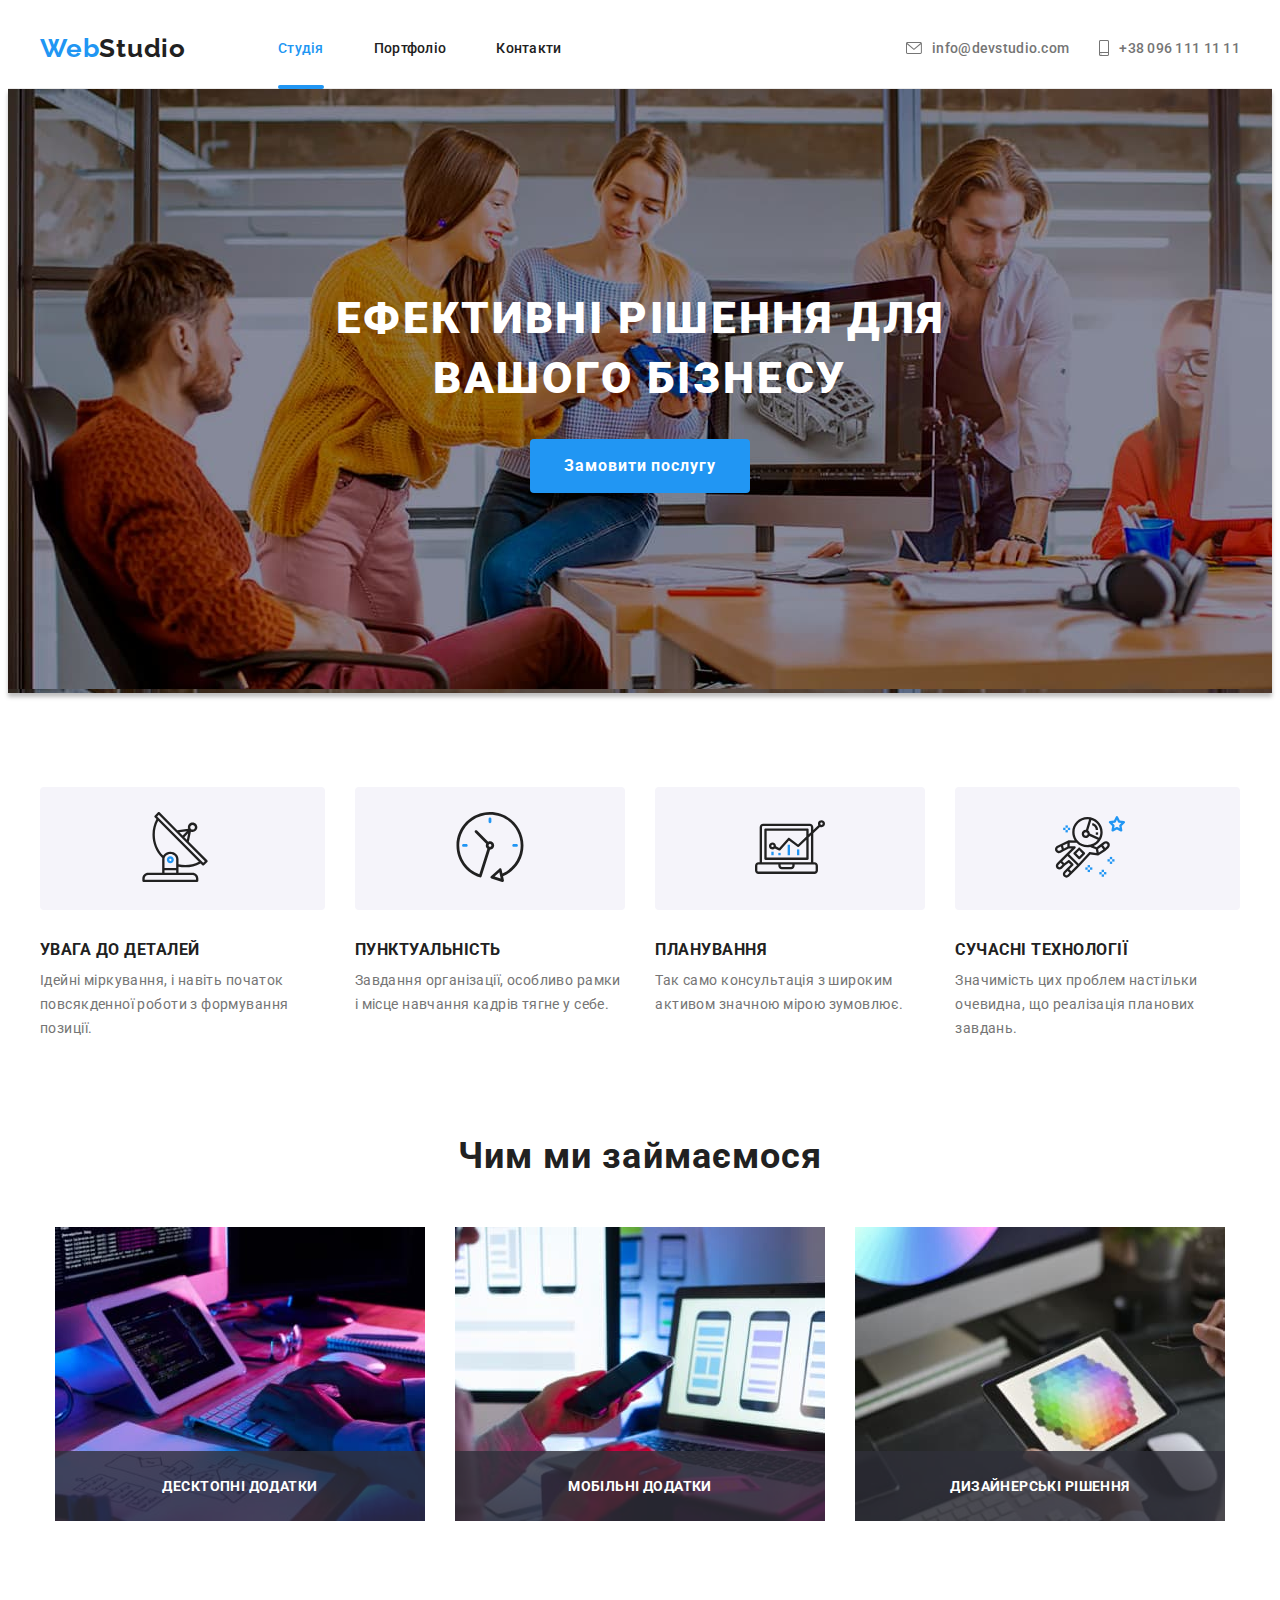
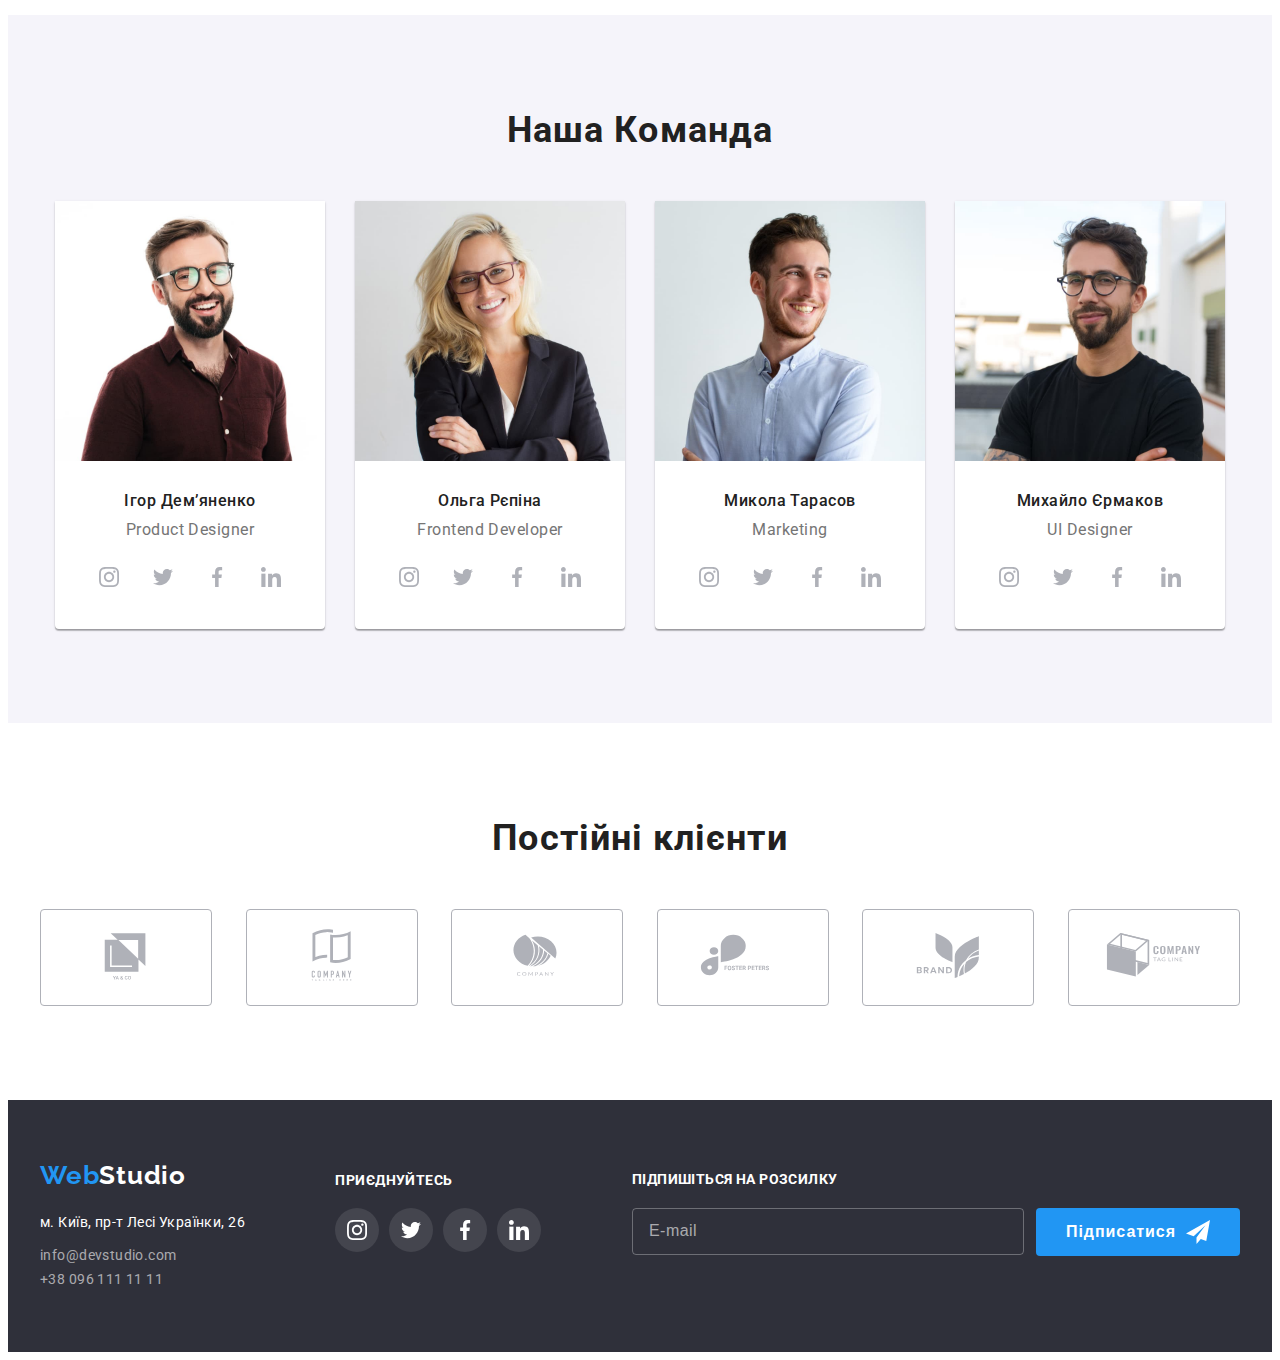
==== commit 9729099c: "hw-07-over" ====
--- a/index.html
+++ b/index.html
@@ -18,8 +18,7 @@
       crossorigin="anonymous"
       referrerpolicy="no-referrer"
     />
-    <link rel="stylesheet" href="./css/base.css" />
-    <link rel="stylesheet" href="./css/index.css" />
+    <link rel="stylesheet" href="./css/main.min.css" />
   </head>
   <body>
     <!-- ШАПКА -->
@@ -29,30 +28,30 @@
           <a href="./index.html" class="logo logo__right"
             >Web<span class="logo--part">Studio</span></a
           >
-          <ul class="list nav--list">
-            <li class="nav--item">
-              <a href="./index.html" class="nav--link nav--link__current"
+          <ul class="list nav-list">
+            <li class="nav-list--item">
+              <a href="./index.html" class="nav-list--link nav-list--link__current"
                 >Студія</a
               >
             </li>
-            <li class="nav--item">
-              <a href="./portfolio.html" class="nav--link">Портфоліо</a>
-            </li>
-            <li class="nav--item">
-              <a href="#" class="nav--link">Контакти</a>
+            <li class="nav-list--item">
+              <a href="./portfolio.html" class="nav-list--link">Портфоліо</a>
+            </li>
+            <li class="nav-list--item">
+              <a href="#" class="nav-list--link">Контакти</a>
             </li>
           </ul>
-          <ul class="list contact--list">
-            <li class="contact--item">
-              <a href="mailto:info@devstudio.com" class="contact"
-                ><svg class="contact--icon" width="16px" height="12px">
+          <ul class="list contact-list">
+            <li class="contact-list--item">
+              <a href="mailto:info@devstudio.com" class="contact-list--link"
+                ><svg class="contact-list--icon" width="16px" height="12px">
                   <use href="./images/icons.svg#icon-envelope" /></svg
                 ><span>info@devstudio.com</span></a
               >
             </li>
-            <li class="contact--item">
-              <a href="tel:+380961111111" class="contact">
-                <svg class="contact--icon" width="10" height="16">
+            <li class="contact-list--item">
+              <a href="tel:+380961111111" class="contact-list--link">
+                <svg class="contact-list--icon" width="10" height="16">
                   <use href="./images/icons.svg#icon-smartphone" /></svg
                 >+38 096 111 11 11</a
               >
@@ -77,7 +76,7 @@
       <section class="section section-plus">
         <div class="container">
           <h2 class="section-plus--title">Наші переваги</h2>
-          <ul class="list section-plus--list">
+          <ul class="list plus-list">
             <li class="plus-list--item">
               <div class="plus-list--thumb">
                 <svg width="70" height="70">
@@ -132,7 +131,7 @@
       <section class="section section-work">
         <div class="container">
           <h2 class="section-work--title">Чим ми займаємося</h2>
-          <ul class="list section-work--list">
+          <ul class="list work-list">
             <li class="work-list--item">
               <img
                 src="./images/img.jpg"
@@ -173,7 +172,7 @@
       <section class="section section-team">
         <div class="container">
           <h2 class="section-team--title">Наша Команда</h2>
-          <ul class="list section-team--list">
+          <ul class="list team-list">
             <li class="team-list--item">
               <div class="personal-card">
                 <img
@@ -332,8 +331,8 @@
       <!-- КЛИЕНТЫ -->
       <section class="section section-clients">
         <div class="container">
-          <h2 class="section-clients--header">Постійні клієнти</h2>
-          <ul class="list section-clients--list">
+          <h2 class="section-clients--title">Постійні клієнти</h2>
+          <ul class="list clients-list">
             <li class="clients-list--item">
               <div class="client-block">
                 <a class="client-link"
@@ -398,7 +397,7 @@
               <ul class="list address-list">
                 <li class="address-list--item">
                   <a
-                    class="footer-address"
+                    class="address-list--point"
                     href="https://goo.gl/maps/CPtrU1FHBa2aNyZL9"
                     target="_blank"
                     rel="noopener noreferrer nofollow"
@@ -406,12 +405,12 @@
                   >
                 </li>
                 <li class="address-list--item">
-                  <a class="footer-contact" href="mailto:info@devstudio.com"
+                  <a class="address-list--contact" href="mailto:info@devstudio.com"
                     >info@devstudio.com</a
                   >
                 </li>
                 <li class="address-list--item">
-                  <a class="footer-contact" href="tel:+380961111111"
+                  <a class="address-list--contact" href="tel:+380961111111"
                     >+38 096 111 11 11</a
                   >
                 </li>
@@ -476,7 +475,7 @@
             </ul>
           </div>
           <div class="footer-box--part-three">
-            <h2 class="footer-form-header">Підпишіться на розсилку</h2>
+            <h2 class="footer-form--header">Підпишіться на розсилку</h2>
             <form class="footer-form">
               <label for="footer-mail"></label>
               <input
@@ -506,52 +505,52 @@
           </svg>
         </button>
         <h2 class="modal--header">Залиште свої дані, ми вам передзвонимо</h2>
-        <form class="modal--form">
-          <label for="form-field-name" class="form--label-header">Ім'я</label>
-          <div class="form--box">
+        <form class="modal-form">
+          <label for="form-field-name" class="modal-form--label">Ім'я</label>
+          <div class="modal-form--box">
             <input
               id="form-field-name"
-              class="form--input"
+              class="modal-form--input"
               name="user-name"
               type="text"
               autofocus
             />
-            <svg width="18" height="18" class="form--icon">
+            <svg width="18" height="18" class="modal-form--icon">
               <use href="./images/icons.svg#icon-person" />
             </svg>
           </div>
-          <label for="form-field-tel" class="form--label-header">Телефон</label>
-          <div class="form--box">
+          <label for="form-field-tel" class="modal-form--label">Телефон</label>
+          <div class="modal-form--box">
             <input
               id="form-field-tel"
-              class="form--input"
+              class="modal-form--input"
               name="user-telephone"
             />
-            <svg width="18" height="18" class="form--icon">
+            <svg width="18" height="18" class="modal-form--icon">
               <use href="./images/icons.svg#icon-phone-black" />
             </svg>
           </div>
-          <label for="form-field-mail" class="form--label-header">Пошта</label>
-          <div class="form--box">
-            <input id="form-field-mail" class="form--input" name="user-email" />
-            <svg width="18" height="18" class="form--icon">
+          <label for="form-field-mail" class="modal-form--label">Пошта</label>
+          <div class="modal-form--box">
+            <input id="form-field-mail" class="modal-form--input" name="user-email" />
+            <svg width="18" height="18" class="modal-form--icon">
               <use href="./images/icons.svg#icon-email" />
             </svg>
           </div>
-          <label class="form--label-header">Коментар</label>
-          <textarea class="form--area" placeholder="Введіть текст"></textarea>
-          <div class="form--terms-box">
-            <label class="form-terms" for="form-checkbox"
+          <label class="modal-form--label">Коментар</label>
+          <textarea class="modal-form--area" placeholder="Введіть текст"></textarea>
+          <div class="modal-form--terms-box">
+            <label class="modal-form--terms" for="form-checkbox"
               ><input
                 type="checkbox"
-                class="terms-box--checkbox"
+                class="modal-form--checkbox"
                 id="form-checkbox"
-              /><span class="terms-box--custom-checkbox"></span>Погоджуюся з
+              /><span class="modal-form--custom-checkbox"></span>Погоджуюся з
               розсилкою та приймаю
-              <a href="#" class="terms-link">Умови договору</a></label
+              <a href="#" class="modal-form--link">Умови договору</a></label
             >
           </div>
-          <button class="form--submit-btn" type="submit">Відправити</button>
+          <button class="modal-form--submit-btn" type="submit">Відправити</button>
         </form>
       </div>
     </div>
--- a/css/main.min.css
+++ b/css/main.min.css
@@ -0,0 +1 @@
+body{background-color:#fff;font-family:Roboto,sans-serif;font-size:14px;color:#212121}img{display:block;max-width:100%;height:auto}.filter-list,.modal-form--terms-box,.modal--close-btn,.footer-btn,.footer-form,.team-list,.social-links-list,.work-list,.nav{display:-webkit-box;display:-ms-flexbox;display:flex;-webkit-box-pack:center;-ms-flex-pack:center;justify-content:center;-webkit-box-align:center;-ms-flex-align:center;align-items:center}.jobs-card--link,.address-list--contact,.address-list--point,.client-link,.social-link,.contact-list--link,.nav-list--link,.logo{display:block;text-decoration:none;color:inherit;fill:inherit}.jobs-list,.filter-list,.address-list,.clients-list,.team-list,.social-links-list,.work-list,.plus-list,.contact-list,.nav-list{list-style:none;margin:0;padding:0}.section{padding-top:94px;padding-bottom:94px}.container{padding-left:15px;padding-right:15px;max-width:1200px;margin-left:auto;margin-right:auto}.logo{font-family:Raleway,sans-serif;font-weight:700;font-size:26px;line-height:1.19;letter-spacing:.03em;color:#2196f3}.logo__right{margin-right:92px}.logo--part{color:#212121}.logo--part__footer{color:#fff}.header{background-color:#fff;border-bottom:1px solid #ececec}.nav-list{display:-webkit-box;display:-ms-flexbox;display:flex;gap:50px;margin-right:auto}.nav-list--item{font-weight:500;line-height:1.17;letter-spacing:.02em;color:#212121}.nav-list--link{-webkit-transition:color 250ms cubic-bezier(0.4, 0, 0.2, 1);transition:color 250ms cubic-bezier(0.4, 0, 0.2, 1);padding:32px 0}.nav-list--link:hover,.nav-list--link:focus{cursor:pointer;color:#2196f3}.nav-list--link__current{position:relative;color:#2196f3}.nav-list--link__current::after{content:"";position:absolute;bottom:-1px;left:0;width:100%;height:4px;background:#2196f3;border-radius:2px}.contact-list{display:-webkit-box;display:-ms-flexbox;display:flex;-webkit-box-align:center;-ms-flex-align:center;align-items:center;gap:30px}.contact-list--link{display:-webkit-box;display:-ms-flexbox;display:flex;-webkit-box-align:center;-ms-flex-align:center;align-items:center;gap:10px;font-weight:500;line-height:1.17;letter-spacing:.02em;color:#757575;fill:#757575;-webkit-transition:color 250ms cubic-bezier(0.4, 0, 0.2, 1);transition:color 250ms cubic-bezier(0.4, 0, 0.2, 1)}.contact-list--link:hover{cursor:pointer;color:#2196f3;fill:#2196f3}.section-hero{padding-top:200px;padding-bottom:200px;text-align:center;background:rgba(47,48,58,.4);-webkit-box-shadow:0px 4px 4px rgba(0,0,0,.25);box-shadow:0px 4px 4px rgba(0,0,0,.25);background-image:url(../images/Img-hero.jpeg)}.section-hero--title{font-weight:900;font-size:44px;line-height:1.36;width:696px;margin:0 auto 30px auto;letter-spacing:.06em;text-transform:uppercase;color:#fff}.section-hero--btn{font-family:inherit;font-weight:700;font-size:16px;line-height:1.88;padding:10px 32px;letter-spacing:.06em;border-radius:4px;border-color:rgba(0,0,0,0);color:#fff;background-color:#2196f3;-webkit-transition:shadow 250ms cubic-bezier(0.4, 0, 0.2, 1);transition:shadow 250ms cubic-bezier(0.4, 0, 0.2, 1)}.section-hero--btn:hover,.section-hero--btn:focus{background:#188ce8;-webkit-box-shadow:0px 4px 4px rgba(0,0,0,.15);box-shadow:0px 4px 4px rgba(0,0,0,.15);cursor:pointer}.section-plus{padding-bottom:0}.section-plus--title{position:absolute;white-space:nowrap;width:1px;height:1px;overflow:hidden;border:0;padding:0;clip:rect(0 0 0 0);-webkit-clip-path:inset(50%);clip-path:inset(50%);margin:-1px}.plus-list{display:-webkit-box;display:-ms-flexbox;display:flex;gap:30px}.plus-list--thumb{margin-bottom:30px;padding:25px 100px;background-color:#f5f4fa;border-radius:4px}.plus-list--subtitle{font-weight:700;line-height:1.17;letter-spacing:.03em;text-transform:uppercase;margin:0 0 10px 0}.plus-list--text{line-height:1.71;margin:0;letter-spacing:.03em;color:#757575}.section-work--title{font-size:36px;line-height:1.17;text-align:center;letter-spacing:.03em;margin:0 0 50px 0}.work-list{gap:30px}.work-list--item{position:relative}.work-list--area{position:absolute;bottom:0;width:100%;padding:27px 0;text-align:center;background-color:rgba(47,48,58,.8)}.work-list--text{font-weight:700;font-size:14px;line-height:1.1428571429;letter-spacing:.03em;text-transform:uppercase;margin:0;color:#fff}.social-links-list{gap:10px}.social-link{width:44px;height:44px;display:-webkit-box;display:-ms-flexbox;display:flex;-webkit-box-align:center;-ms-flex-align:center;align-items:center;-webkit-box-pack:center;-ms-flex-pack:center;justify-content:center;border-radius:50%;-webkit-transition:background 250ms cubic-bezier(0.4, 0, 0.2, 1);transition:background 250ms cubic-bezier(0.4, 0, 0.2, 1)}.social-link:hover,.social-link:focus{background-color:#2196f3;cursor:pointer}.social-link:hover .social-icon,.social-link:focus .social-icon{fill:#fff}.social-link__footer-bc{background-color:rgba(255,255,255,.1)}.social-icon{fill:#afb1b8;-webkit-transition:fill 250ms cubic-bezier(0.4, 0, 0.2, 1);transition:fill 250ms cubic-bezier(0.4, 0, 0.2, 1)}.social-icon__footer-color{fill:#fff}.section-team{background-color:#f5f4fa}.section-team--title{font-size:36px;line-height:1.17;text-align:center;letter-spacing:.03em;margin:0 0 50px 0}.team-list{gap:30px}.personal-card{background-color:#fff;-webkit-box-shadow:0px 1px 3px rgba(0,0,0,.12),0px 1px 1px rgba(0,0,0,.14),0px 2px 1px rgba(0,0,0,.2);box-shadow:0px 1px 3px rgba(0,0,0,.12),0px 1px 1px rgba(0,0,0,.14),0px 2px 1px rgba(0,0,0,.2);border-radius:0px 0px 4px 4px;padding-bottom:30px;text-align:center}.personal-name{font-weight:500;font-size:16px;line-height:1.19;margin:30px 0 10px 0;letter-spacing:.03em}.personal-prof{font-size:16px;line-height:1.19;margin:0 0 16px 0;letter-spacing:.03em;color:#757575}.section-clients--title{margin:0 0 50px 0;font-size:36px;line-height:1.1666666667;text-align:center;letter-spacing:.03em}.clients-list{display:-webkit-box;display:-ms-flexbox;display:flex;-webkit-box-pack:justify;-ms-flex-pack:justify;justify-content:space-between;-webkit-box-align:center;-ms-flex-align:center;align-items:center}.client-link{padding:16px 32px;border:1px solid #afb1b8;border-radius:4px;fill:#afb1b8;-webkit-transition:border-color 250ms cubic-bezier(0.4, 0, 0.2, 1);transition:border-color 250ms cubic-bezier(0.4, 0, 0.2, 1)}.client-link:hover,.client-link:focus{border-color:#2196f3;cursor:pointer}.client-link:hover .client-icon,.client-link:focus .client-icon{fill:#2196f3;cursor:pointer}.client-icon{-webkit-transition:fill 250ms cubic-bezier(0.4, 0, 0.2, 1);transition:fill 250ms cubic-bezier(0.4, 0, 0.2, 1)}.footer{padding-top:60px;padding-bottom:60px;background-color:#2f303a}.footer-box{display:-webkit-box;display:-ms-flexbox;display:flex;-webkit-box-pack:justify;-ms-flex-pack:justify;justify-content:space-between}.address-list:nth-child(2){margin:0 0 9px 0}.address-list--point{display:block;margin:20px 0 9px 0;font-style:normal;line-height:1.71;letter-spacing:.03em;color:#fff}.address-list--contact{font-style:normal;line-height:1.71;letter-spacing:.03em;color:rgba(255,255,255,.6);-webkit-transition:color 250ms cubic-bezier(0.4, 0, 0.2, 1);transition:color 250ms cubic-bezier(0.4, 0, 0.2, 1)}.address-list--contact:hover,.address-list--contact:focus{cursor:pointer;color:#2196f3}.footer-call{margin-bottom:20px;font-size:14px;line-height:1.1428571429;letter-spacing:.03em;text-transform:uppercase;color:#fff}.footer-form--header{margin-bottom:20px;font-size:14px;line-height:1.14;letter-spacing:.03em;text-transform:uppercase;color:#fff}.footer-input{padding:15px 16px;width:358px;margin-right:12px;border:1px solid rgba(255,255,255,.3);border-radius:4px;background-color:rgba(0,0,0,0);outline:none;color:rgba(255,255,255,.6);-webkit-transition:border 250ms cubic-bezier(0.4, 0, 0.2, 1);transition:border 250ms cubic-bezier(0.4, 0, 0.2, 1)}.footer-input:focus{border-color:#2196f3}.footer-input::-webkit-input-placeholder{font-size:16px;line-height:1.25;letter-spacing:.03em;color:rgba(255,255,255,.6)}.footer-input::-moz-placeholder{font-size:16px;line-height:1.25;letter-spacing:.03em;color:rgba(255,255,255,.6)}.footer-input:-ms-input-placeholder{font-size:16px;line-height:1.25;letter-spacing:.03em;color:rgba(255,255,255,.6)}.footer-input::-ms-input-placeholder{font-size:16px;line-height:1.25;letter-spacing:.03em;color:rgba(255,255,255,.6)}.footer-input::placeholder{font-size:16px;line-height:1.25;letter-spacing:.03em;color:rgba(255,255,255,.6)}.footer-btn{padding:10px 28px;background-color:#2196f3;border-radius:4px;border-color:rgba(0,0,0,0)}.footer-btn--text{margin-right:10px;font-weight:700;font-size:16px;letter-spacing:.06em;color:#fff}.footer-btn--icon{fill:#fff}.backdrop{position:fixed;top:0;left:0;width:100%;height:100%;opacity:1;background-color:rgba(0,0,0,.2)}.backdrop.is-hidden{opacity:0;visibility:hidden;pointer-events:none}.backdrop.is-hidden .modal{-webkit-transform:translate(-50%, -50%) scale(0.5);transform:translate(-50%, -50%) scale(0.5)}.modal{position:absolute;top:50%;left:50%;-webkit-transform:translate(-50%, -50%) scale(1);transform:translate(-50%, -50%) scale(1);width:100%;max-width:521px;height:100%;max-height:581px;padding:40px;background-color:#fff;-webkit-transition:-webkit-transform 250ms cubic-bezier(0.4, 0, 0.2, 1);transition:-webkit-transform 250ms cubic-bezier(0.4, 0, 0.2, 1);transition:transform 250ms cubic-bezier(0.4, 0, 0.2, 1);transition:transform 250ms cubic-bezier(0.4, 0, 0.2, 1), -webkit-transform 250ms cubic-bezier(0.4, 0, 0.2, 1)}.modal--close-btn{position:absolute;top:8px;right:8px;width:30px;height:30px;border-radius:50%;border:1px solid rgba(0,0,0,.1);background-color:#fff;-webkit-transition:fill 250ms cubic-bezier(0.4, 0, 0.2, 1);transition:fill 250ms cubic-bezier(0.4, 0, 0.2, 1)}.modal--close-btn:hover{cursor:pointer;fill:#2196f3;-webkit-box-shadow:rgba(60,64,67,.3) 0px 1px 2px 0px,rgba(60,64,67,.15) 0px 1px 3px 1px;box-shadow:rgba(60,64,67,.3) 0px 1px 2px 0px,rgba(60,64,67,.15) 0px 1px 3px 1px}.modal--header{text-align:center;margin:0 0 12px 0;font-size:20px;line-height:1.15;letter-spacing:.03em}.modal-form--label{display:inline-block;margin-bottom:4px;font-size:12px;line-height:14px;letter-spacing:.01em;color:#757575;cursor:pointer}.modal-form--box{position:relative;margin-bottom:10px}.modal-form--input{padding:11px 12px 11px 42px;width:100%;outline:none;border:1px solid rgba(33,33,33,.2);border-radius:4px;cursor:pointer;-webkit-transition:border 250ms cubic-bezier(0.4, 0, 0.2, 1);transition:border 250ms cubic-bezier(0.4, 0, 0.2, 1)}.modal-form--input:focus{border-color:#2196f3}.modal-form--icon{position:absolute;left:12px;top:50%;-webkit-transform:translateY(-50%);transform:translateY(-50%);-webkit-transition:fill 250ms cubic-bezier(0.4, 0, 0.2, 1);transition:fill 250ms cubic-bezier(0.4, 0, 0.2, 1);cursor:pointer}.modal-form--input:focus+.modal-form--icon{fill:#2196f3}.modal-form--area{width:100%;padding:12px 16px;margin-bottom:20px;height:120px;border:1px solid rgba(33,33,33,.2);border-radius:4px;resize:none;outline:none;-webkit-transition:border 250ms cubic-bezier(0.4, 0, 0.2, 1);transition:border 250ms cubic-bezier(0.4, 0, 0.2, 1)}.modal-form--area::-webkit-input-placeholder{font-size:12px;line-height:1.16;letter-spacing:.01em;color:rgba(117,117,117,.5)}.modal-form--area::-moz-placeholder{font-size:12px;line-height:1.16;letter-spacing:.01em;color:rgba(117,117,117,.5)}.modal-form--area:-ms-input-placeholder{font-size:12px;line-height:1.16;letter-spacing:.01em;color:rgba(117,117,117,.5)}.modal-form--area::-ms-input-placeholder{font-size:12px;line-height:1.16;letter-spacing:.01em;color:rgba(117,117,117,.5)}.modal-form--area::placeholder{font-size:12px;line-height:1.16;letter-spacing:.01em;color:rgba(117,117,117,.5)}.modal-form--area:focus{border-color:#2196f3}.modal-form--terms-box{margin-bottom:30px}.modal-form--terms{position:relative;padding-left:9px;line-height:1.71;letter-spacing:.03em;color:#757575;cursor:pointer}.modal-form--checkbox{position:absolute;width:1px;height:1px;margin:-1px;padding:0;overflow:hidden;border:0;clip:rect(0 0 0 0)}.modal-form--checkbox:checked+.modal-form--custom-checkbox{background-color:#2196f3;border-color:rgba(0,0,0,0);background-image:url(../images/icon-check.svg);background-repeat:no-repeat;-webkit-box-shadow:0px 1px 3px rgba(0,0,0,.12),0px 1px 1px rgba(0,0,0,.14),0px 2px 1px rgba(0,0,0,.2);box-shadow:0px 1px 3px rgba(0,0,0,.12),0px 1px 1px rgba(0,0,0,.14),0px 2px 1px rgba(0,0,0,.2)}.modal-form--custom-checkbox{position:absolute;display:block;left:-16px;top:50%;-webkit-transform:translateY(-50%);transform:translateY(-50%);width:16px;height:15px;border:2px solid #212121;border-radius:2px}.modal-form--link{display:inline-block;-webkit-text-decoration-line:underline;text-decoration-line:underline;color:#2196f3;outline:none}.modal-form--submit-btn{display:block;margin:0 auto;padding:10px 52px;font-weight:700;font-size:16px;line-height:1.88;letter-spacing:.06em;color:#fff;background-color:#2196f3;border-radius:4px;border-color:rgba(0,0,0,0);-webkit-box-shadow:0px 4px 4px rgba(0,0,0,.15);box-shadow:0px 4px 4px rgba(0,0,0,.15);cursor:pointer;-webkit-transition:background 250ms cubic-bezier(0.4, 0, 0.2, 1);transition:background 250ms cubic-bezier(0.4, 0, 0.2, 1)}.modal-form--submit-btn:hover{background-color:#188ce8}.section-portfolio--header{position:absolute;white-space:nowrap;width:1px;height:1px;overflow:hidden;border:0;padding:0;clip:rect(0 0 0 0);-webkit-clip-path:inset(50%);clip-path:inset(50%);margin:-1px}.filter-list{gap:8px;margin:0 0 50px 0}.filter-list--btn{font-weight:500;font-size:16px;line-height:1.63;padding:6px 22px;letter-spacing:.03em;-webkit-transition:color 250ms cubic-bezier(0.4, 0, 0.2, 1),background 250ms cubic-bezier(0.4, 0, 0.2, 1);transition:color 250ms cubic-bezier(0.4, 0, 0.2, 1),background 250ms cubic-bezier(0.4, 0, 0.2, 1);border-color:rgba(0,0,0,0);border-radius:4px;background-color:#f5f4fa}.filter-list--btn__current{cursor:pointer;color:#fff;background-color:#2196f3;-webkit-box-shadow:0px 3px 1px rgba(0,0,0,.1),0px 1px 2px rgba(0,0,0,.08),0px 2px 2px rgba(0,0,0,.12);box-shadow:0px 3px 1px rgba(0,0,0,.1),0px 1px 2px rgba(0,0,0,.08),0px 2px 2px rgba(0,0,0,.12)}.filter-list--btn:hover,.filter-list--btn:focus{cursor:pointer;color:#fff;background-color:#2196f3;-webkit-box-shadow:0px 3px 1px rgba(0,0,0,.1),0px 1px 2px rgba(0,0,0,.08),0px 2px 2px rgba(0,0,0,.12);box-shadow:0px 3px 1px rgba(0,0,0,.1),0px 1px 2px rgba(0,0,0,.08),0px 2px 2px rgba(0,0,0,.12)}.jobs-list{display:-webkit-box;display:-ms-flexbox;display:flex;-ms-flex-wrap:wrap;flex-wrap:wrap;margin-left:-30px;margin-top:-30px}.jobs-card{-ms-flex-preferred-size:calc(33.3333333333% - 30px);flex-basis:calc(33.3333333333% - 30px);margin-left:30px;margin-top:30px}.jobs-card--link{cursor:pointer;-webkit-transition:shadow 250ms cubic-bezier(0.4, 0, 0.2, 1);transition:shadow 250ms cubic-bezier(0.4, 0, 0.2, 1)}.jobs-card--link:hover,.jobs-card--link:focus{-webkit-box-shadow:0px 1px 1px rgba(0,0,0,.12),0px 4px 4px rgba(0,0,0,.06),1px 4px 6px rgba(0,0,0,.16);box-shadow:0px 1px 1px rgba(0,0,0,.12),0px 4px 4px rgba(0,0,0,.06),1px 4px 6px rgba(0,0,0,.16)}.jobs-card--link:hover .jobs-card--overlay,.jobs-card--link:focus .jobs-card--overlay{-webkit-transform:translateY(-100%);transform:translateY(-100%)}.jobs-card--thumb{position:relative;overflow:hidden}.jobs-card--overlay{position:absolute;width:100%;padding:63px 24px;background-color:#2196f3;-webkit-transition:-webkit-transform 250ms cubic-bezier(0.4, 0, 0.2, 1);transition:-webkit-transform 250ms cubic-bezier(0.4, 0, 0.2, 1);transition:transform 250ms cubic-bezier(0.4, 0, 0.2, 1);transition:transform 250ms cubic-bezier(0.4, 0, 0.2, 1), -webkit-transform 250ms cubic-bezier(0.4, 0, 0.2, 1);margin:0;font-size:18px;line-height:1.5555555556;letter-spacing:.03em;color:#fff}.jobs-card--content{padding:20px 24px;border:1px solid #eee;border-top-color:rgba(0,0,0,0)}.jobs-card--header{font-size:18px;line-height:2;margin:0 0 4px 0;letter-spacing:.06em}.jobs-card--name{font-size:16px;line-height:1.88;margin:0;letter-spacing:.03em;color:#757575}/*# sourceMappingURL=main.min.css.map */